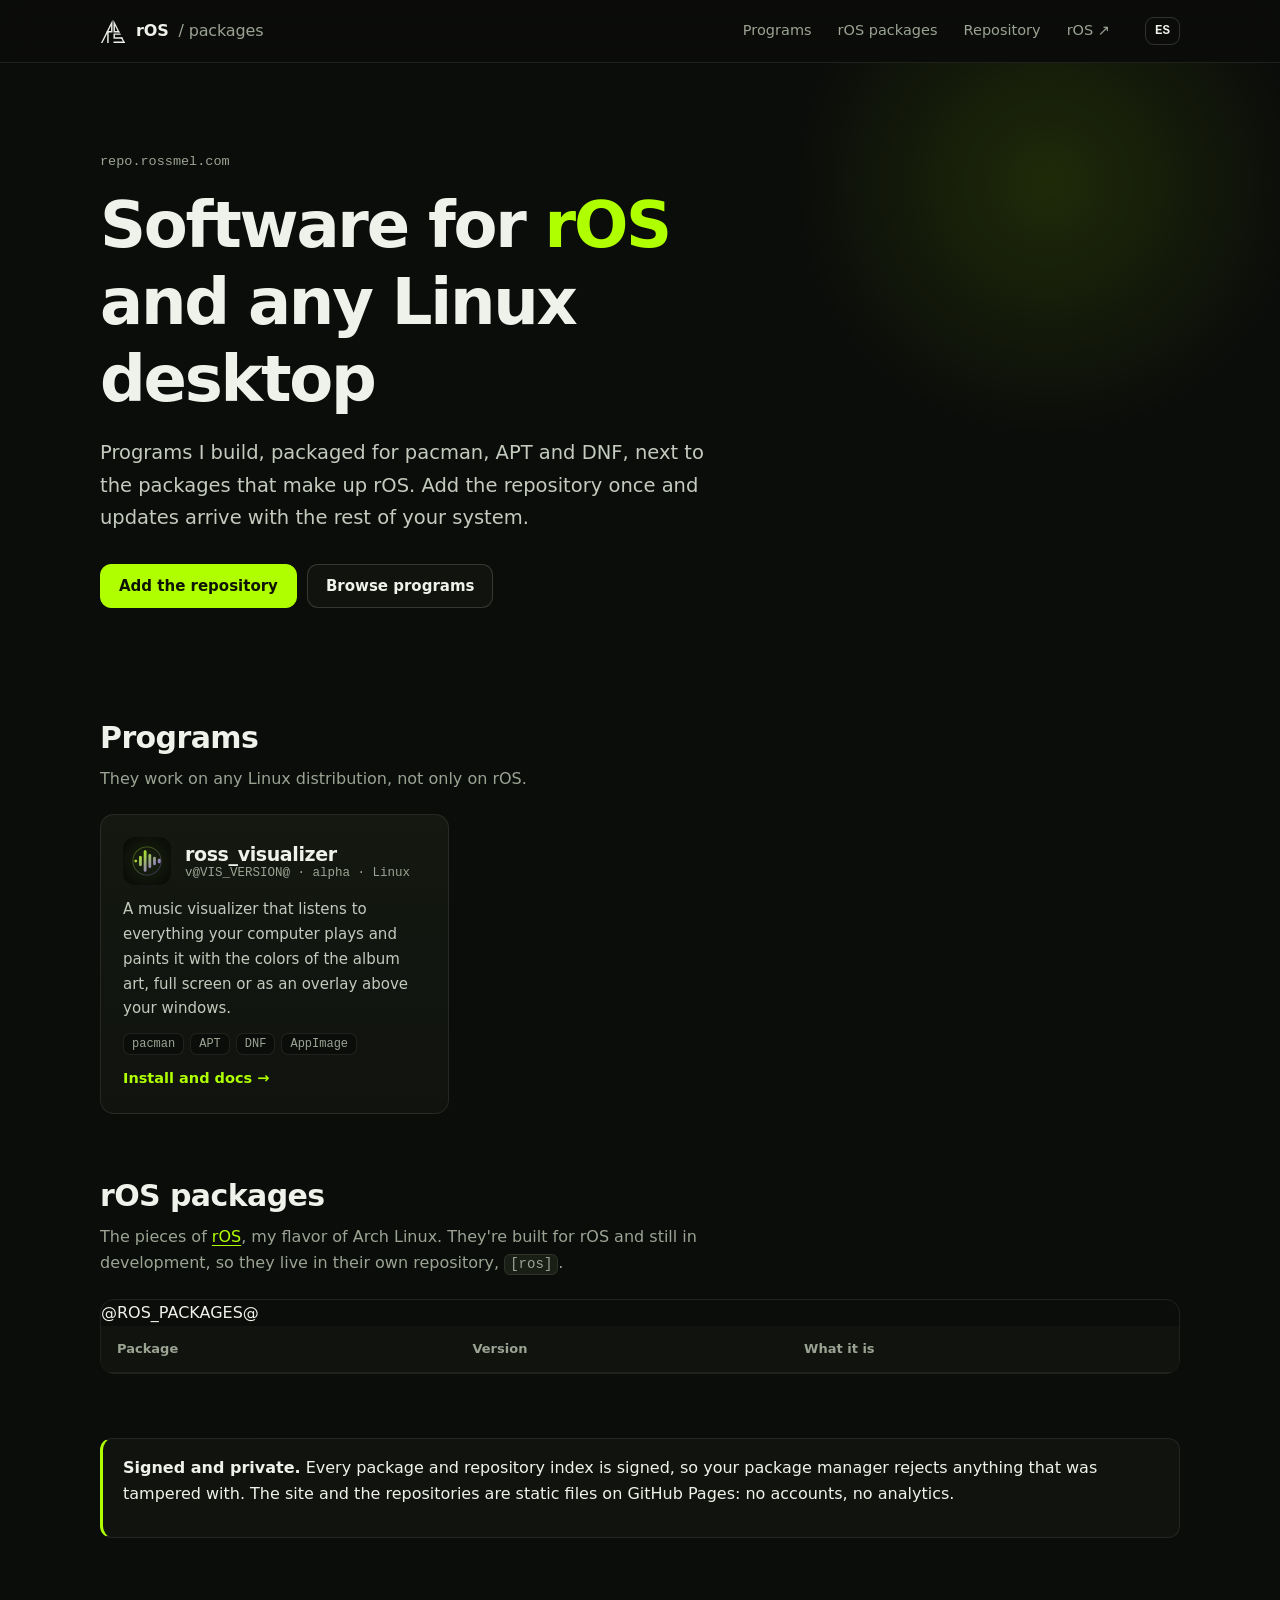
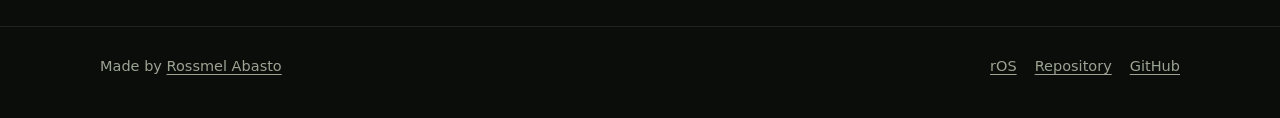
==== site/index.html @ a8613a27 "Rename to ross_packages Co-Authored-By: Claude Opus 5.5 <noreply@anthropic.com> Claude-Session: http" ====
<!doctype html>
<html lang="en" data-lang="en">
<head>
<meta charset="utf-8">
<meta name="viewport" content="width=device-width, initial-scale=1">
<script>(function(){var l;try{l=localStorage.getItem('lang')}catch(e){}if(l!=='en'&&l!=='es'){var n=(navigator.languages&&navigator.languages[0])||navigator.language||'en';l=/^es/i.test(n)?'es':'en'}document.documentElement.dataset.lang=l;document.documentElement.lang=l})();</script>
<title>Packages · rOS</title>
<meta name="title-en" content="Packages · rOS">
<meta name="title-es" content="Paquetes · rOS">
<meta name="description" content="Programs by Rossmel Abasto and the packages of rOS, signed and ready for pacman, APT and DNF.">
<meta name="theme-color" content="#0b0d0a">
<link rel="icon" href="assets/ros-logo.svg" type="image/svg+xml">
<link rel="stylesheet" href="assets/style.css">
</head>
<body>
<header class="site-header">
  <div class="wrap">
    <a class="brand" href="./"><img src="assets/ros-logo-white.svg" alt=""><span>rOS</span><span class="sub">/ packages</span></a>
    <nav class="nav">
      <a href="#programs"><span lang="en">Programs</span><span lang="es">Programas</span></a>
      <a href="#ros-packages"><span lang="en">rOS packages</span><span lang="es">Paquetes de rOS</span></a>
      <a href="repository/"><span lang="en">Repository</span><span lang="es">Repositorio</span></a>
      <a href="https://ros.rossmel.com">rOS ↗</a>
    </nav>
    <button class="lang" type="button">ES</button>
  </div>
</header>

<main>
  <section class="hero">
    <div class="wrap">
      <p class="eyebrow">repo.rossmel.com</p>
      <h1 lang="en">Software for <em>rOS</em> and any Linux desktop</h1>
      <h1 lang="es">Software para <em>rOS</em> y cualquier escritorio Linux</h1>
      <p class="lead" lang="en">Programs I build, packaged for pacman, APT and DNF, next to the packages that make up rOS. Add the repository once and updates arrive with the rest of your system.</p>
      <p class="lead" lang="es">Los programas que hago, empaquetados para pacman, APT y DNF, junto a los paquetes que forman rOS. Agregas el repositorio una vez y las actualizaciones llegan con las del resto de tu sistema.</p>
      <div class="actions">
        <a class="btn primary" href="repository/"><span lang="en">Add the repository</span><span lang="es">Agregar el repositorio</span></a>
        <a class="btn" href="#programs"><span lang="en">Browse programs</span><span lang="es">Ver los programas</span></a>
      </div>
    </div>
  </section>

  <section id="programs">
    <div class="wrap">
      <div class="section-head">
        <h2 lang="en">Programs</h2>
        <h2 lang="es">Programas</h2>
        <p lang="en">They work on any Linux distribution, not only on rOS.</p>
        <p lang="es">Funcionan en cualquier distribución Linux, no solo en rOS.</p>
      </div>
      <div class="cards">
        <a class="card" href="ross-visualizer/">
          <div class="card-top">
            <img src="assets/ross-visualizer.png" alt="">
            <div>
              <h3>ross_visualizer</h3>
              <div class="meta">v@VIS_VERSION@ · <span lang="en">alpha</span><span lang="es">alfa</span> · Linux</div>
            </div>
          </div>
          <p lang="en">A music visualizer that listens to everything your computer plays and paints it with the colors of the album art, full screen or as an overlay above your windows.</p>
          <p lang="es">Un visualizador de música que escucha todo lo que suena en tu compu y lo pinta con los colores de la portada, en pantalla completa o como overlay encima de tus ventanas.</p>
          <div class="chips"><span class="chip">pacman</span><span class="chip">APT</span><span class="chip">DNF</span><span class="chip">AppImage</span></div>
          <span class="more"><span lang="en">Install and docs →</span><span lang="es">Instalación y documentación →</span></span>
        </a>
      </div>
    </div>
  </section>

  <section id="ros-packages">
    <div class="wrap">
      <div class="section-head">
        <h2 lang="en">rOS packages</h2>
        <h2 lang="es">Paquetes de rOS</h2>
        <p lang="en">The pieces of <a href="https://ros.rossmel.com">rOS</a>, my flavor of Arch Linux. They're built for rOS and still in development, so they live in their own repository, <code>[ros]</code>.</p>
        <p lang="es">Las piezas de <a href="https://ros.rossmel.com">rOS</a>, mi flavor de Arch Linux. Están hechas para rOS y siguen en desarrollo, así que viven en su propio repositorio, <code>[ros]</code>.</p>
      </div>
      <div class="table">
        <table>
          <thead><tr><th lang="en">Package</th><th lang="es">Paquete</th><th lang="en">Version</th><th lang="es">Versión</th><th lang="en">What it is</th><th lang="es">Qué es</th></tr></thead>
          <tbody>
@ROS_PACKAGES@
          </tbody>
        </table>
      </div>
    </div>
  </section>

  <section>
    <div class="wrap">
      <div class="callout">
        <p lang="en"><strong>Signed and private.</strong> Every package and repository index is signed, so your package manager rejects anything that was tampered with. The site and the repositories are static files on GitHub Pages: no accounts, no analytics.</p>
        <p lang="es"><strong>Firmado y privado.</strong> Cada paquete e índice del repositorio va firmado, así tu gestor de paquetes rechaza cualquier cosa alterada. El sitio y los repositorios son archivos estáticos en GitHub Pages: sin cuentas y sin analítica.</p>
      </div>
    </div>
  </section>
</main>

<footer class="site-footer">
  <div class="wrap">
    <span lang="en">Made by <a href="https://portfolio.rossmel.com">Rossmel Abasto</a></span>
    <span lang="es">Hecho por <a href="https://portfolio.rossmel.com">Rossmel Abasto</a></span>
    <nav>
      <a href="https://ros.rossmel.com">rOS</a>
      <a href="repository/"><span lang="en">Repository</span><span lang="es">Repositorio</span></a>
      <a href="https://github.com/rossmelabasto/ross_packages">GitHub</a>
    </nav>
  </div>
</footer>
<script src="assets/site.js"></script>
</body>
</html>
---- site/assets/style.css ----
/* Shared by repo.rossmel.com and ros.rossmel.com. */
:root {
  --bg: #0b0d0a;
  --bg-2: #10130e;
  --surface: #141811;
  --surface-2: #1a1f16;
  --line: rgba(238, 244, 230, 0.09);
  --line-2: rgba(238, 244, 230, 0.16);
  --text: #eef2ea;
  --muted: #9ba393;
  --dim: #6d7566;
  --lime: #afff00;
  --lime-ink: #0f1400;
  --lime-soft: rgba(175, 255, 0, 0.1);
  --radius: 14px;
  --sans: Inter, ui-sans-serif, system-ui, -apple-system, 'Segoe UI', Roboto, 'Noto Sans', sans-serif;
  --mono: 'JetBrains Mono', ui-monospace, 'Cascadia Code', 'SFMono-Regular', Menlo, Consolas, monospace;
  color-scheme: dark;
}

* { box-sizing: border-box; }

html { scroll-behavior: smooth; scroll-padding-top: 84px; -webkit-text-size-adjust: 100%; }

body {
  margin: 0;
  background: var(--bg);
  color: var(--text);
  font: 16px/1.65 var(--sans);
  -webkit-font-smoothing: antialiased;
  overflow-x: hidden;
}

/* One language at a time: every text exists as <… lang="en"> and <… lang="es">. */
html[data-lang='en'] body [lang='es'],
html[data-lang='es'] body [lang='en'] { display: none !important; }

::selection { background: var(--lime); color: var(--lime-ink); }

a { color: var(--lime); text-decoration-thickness: 1px; text-underline-offset: 3px; }
a:hover { text-decoration-thickness: 2px; }

code { font-family: var(--mono); font-size: 0.88em; padding: 0.1em 0.35em; border-radius: 6px; background: var(--surface-2); border: 1px solid var(--line); }

h1, h2, h3 { line-height: 1.2; letter-spacing: -0.02em; margin: 0; }
h2 { font-size: clamp(24px, 3.4vw, 30px); margin-bottom: 10px; }
h3 { font-size: 17px; margin: 26px 0 8px; }
p { margin: 0 0 14px; }

.wrap { width: min(1080px, 100% - 32px); margin: 0 auto; }
.narrow { max-width: 780px; }
.wrap.narrow { width: min(780px, 100% - 32px); }
.wrap > .narrow { margin: 0; }

/* ---------- header ---------- */
.site-header {
  position: sticky;
  top: 0;
  z-index: 10;
  background: rgba(11, 13, 10, 0.82);
  backdrop-filter: blur(14px) saturate(1.3);
  -webkit-backdrop-filter: blur(14px) saturate(1.3);
  border-bottom: 1px solid var(--line);
}
.site-header .wrap { display: flex; align-items: center; gap: 18px; height: 62px; }
.brand { display: flex; align-items: center; gap: 10px; color: var(--text); text-decoration: none; font-weight: 700; letter-spacing: -0.01em; white-space: nowrap; }
.brand:hover { text-decoration: none; }
.brand svg, .brand img { width: 26px; height: 26px; color: var(--text); }
.brand .sub { color: var(--muted); font-weight: 500; }
.nav { display: flex; gap: 4px; margin-left: auto; align-items: center; }
.nav a { color: var(--muted); text-decoration: none; padding: 7px 11px; border-radius: 9px; font-size: 14.5px; font-weight: 500; }
.nav a:hover { color: var(--text); background: var(--surface); }
.nav a[aria-current='page'] { color: var(--text); background: var(--surface-2); }
.lang {
  font: 600 12.5px var(--mono);
  color: var(--text);
  background: transparent;
  border: 1px solid var(--line-2);
  border-radius: 9px;
  padding: 6px 9px;
  cursor: pointer;
  margin-left: 6px;
}
.lang:hover { border-color: var(--lime); color: var(--lime); }
@media (max-width: 720px) {
  .site-header .wrap { height: auto; flex-wrap: wrap; padding: 10px 0; gap: 8px; }
  .nav { margin-left: 0; order: 3; width: 100%; overflow-x: auto; }
  .lang { margin-left: auto; }
  .brand .sub { display: none; }
}

/* ---------- hero ---------- */
.hero { position: relative; padding: 84px 0 56px; overflow: hidden; }
.hero::before {
  content: '';
  position: absolute;
  inset: -40% -10% auto auto;
  width: 720px;
  height: 720px;
  background: radial-gradient(closest-side, rgba(175, 255, 0, 0.12), transparent 70%);
  pointer-events: none;
}
.eyebrow { display: inline-flex; align-items: center; gap: 10px; margin: 0 0 18px; color: var(--muted); font: 500 13.5px var(--mono); }
.pill { display: inline-block; padding: 3px 9px; border-radius: 999px; background: var(--lime-soft); color: var(--lime); border: 1px solid rgba(175, 255, 0, 0.3); font: 600 11.5px var(--mono); text-transform: uppercase; letter-spacing: 0.06em; }
.pill.grey { background: var(--surface-2); color: var(--muted); border-color: var(--line-2); }
.hero h1 { font-size: clamp(36px, 6.4vw, 64px); font-weight: 800; letter-spacing: -0.035em; max-width: 15ch; }
.hero h1 em { font-style: normal; color: var(--lime); }
.lead { max-width: 640px; margin: 20px 0 30px; font-size: clamp(17px, 2vw, 19.5px); color: #c4cabd; }
.actions { display: flex; flex-wrap: wrap; gap: 10px; }
.btn {
  display: inline-flex;
  align-items: center;
  gap: 8px;
  height: 44px;
  padding: 0 18px;
  border-radius: 11px;
  border: 1px solid var(--line-2);
  color: var(--text);
  text-decoration: none;
  font-weight: 600;
  font-size: 15px;
  background: var(--bg-2);
}
.btn:hover { border-color: var(--lime); text-decoration: none; }
.btn.primary { background: var(--lime); border-color: var(--lime); color: var(--lime-ink); }
.btn.primary:hover { filter: brightness(1.06); }

/* ---------- sections ---------- */
main section { padding: 56px 0 8px; }
.section-head { margin-bottom: 22px; }
.section-head p { color: var(--muted); max-width: 680px; }
.small, .note-text { color: var(--muted); font-size: 14.5px; }
hr.sep { border: 0; border-top: 1px solid var(--line); margin: 56px 0 0; }

.callout {
  padding: 16px 20px;
  border: 1px solid var(--line);
  border-left: 3px solid var(--lime);
  border-radius: 12px;
  background: var(--bg-2);
}
.callout p:last-child { margin-bottom: 0; }
.callout strong { color: var(--text); }

/* ---------- cards ---------- */
.cards { display: grid; grid-template-columns: repeat(auto-fill, minmax(300px, 1fr)); gap: 16px; }
.card {
  display: flex;
  flex-direction: column;
  gap: 12px;
  padding: 22px;
  border: 1px solid var(--line);
  border-radius: var(--radius);
  background: linear-gradient(180deg, var(--surface), var(--bg-2));
  color: var(--text);
  text-decoration: none;
  transition: border-color 0.2s, transform 0.2s;
}
a.card:hover { border-color: rgba(175, 255, 0, 0.45); transform: translateY(-2px); text-decoration: none; }
.card-top { display: flex; align-items: center; gap: 14px; }
.card-top img { width: 48px; height: 48px; border-radius: 12px; }
.card h3 { margin: 0; font-size: 19px; }
.card .meta { font: 12.5px var(--mono); color: var(--muted); }
.card p { margin: 0; color: #c4cabd; font-size: 15px; }
.chips { display: flex; flex-wrap: wrap; gap: 6px; margin-top: auto; }
.chip { font: 12px var(--mono); color: var(--muted); padding: 3px 8px; border-radius: 7px; border: 1px solid var(--line); background: var(--bg); }
.card .more { color: var(--lime); font-weight: 600; font-size: 14.5px; }

.features { display: grid; grid-template-columns: repeat(auto-fill, minmax(240px, 1fr)); gap: 14px; }
.feature { padding: 20px; border: 1px solid var(--line); border-radius: var(--radius); background: var(--bg-2); }
.feature h3 { margin: 0 0 6px; font-size: 16.5px; }
.feature p { margin: 0; color: var(--muted); font-size: 14.5px; }
.feature .k { font: 600 12px var(--mono); color: var(--lime); letter-spacing: 0.04em; text-transform: uppercase; display: block; margin-bottom: 10px; }

/* ---------- code ---------- */
.code { position: relative; margin: 10px 0 14px; border: 1px solid var(--line); border-radius: 12px; background: #080a07; }
.code pre { margin: 0; padding: 15px 92px 15px 16px; overflow-x: auto; font: 13.5px/1.7 var(--mono); color: #dfe6d6; }
.code pre code { padding: 0; border: 0; background: none; font-size: inherit; }
.copy {
  position: absolute;
  top: 9px;
  right: 9px;
  font: 600 12px var(--sans);
  color: var(--text);
  background: var(--surface-2);
  border: 1px solid var(--line-2);
  border-radius: 8px;
  padding: 5px 10px;
  cursor: pointer;
}
.copy:hover { border-color: var(--lime); color: var(--lime); }

/* ---------- tabs ---------- */
.tabs { display: flex; flex-wrap: wrap; gap: 6px; margin: 18px 0 4px; }
.tabs button {
  font: 500 14px var(--sans);
  color: var(--muted);
  background: var(--bg-2);
  border: 1px solid var(--line);
  border-radius: 10px;
  padding: 8px 14px;
  cursor: pointer;
}
.tabs button:hover { color: var(--text); }
.tabs button[aria-selected='true'] { background: var(--lime); border-color: var(--lime); color: var(--lime-ink); font-weight: 600; }
.panel > p:first-child { margin-top: 16px; }

/* ---------- tables ---------- */
.table { overflow-x: auto; border: 1px solid var(--line); border-radius: var(--radius); }
table { width: 100%; border-collapse: collapse; font-size: 15px; }
th, td { padding: 12px 16px; border-bottom: 1px solid var(--line); text-align: left; vertical-align: top; }
tr:last-child td { border-bottom: 0; }
th { color: var(--muted); font-weight: 600; font-size: 13px; background: var(--bg-2); }
td code { white-space: nowrap; }

ol.steps { padding-left: 22px; margin: 16px 0 12px; }
ol.steps li { margin-bottom: 6px; }

/* ---------- screenshots ---------- */
.shots { display: grid; grid-template-columns: repeat(3, 1fr); gap: 12px; margin-top: 44px; }
.shots img { width: 100%; aspect-ratio: 16 / 10; object-fit: cover; border-radius: 12px; border: 1px solid var(--line); display: block; }
@media (max-width: 720px) { .shots { grid-template-columns: 1fr 1fr; } .shots img:last-child { display: none; } }

/* ---------- changelog ---------- */
.changelog { border: 1px solid var(--line); border-radius: var(--radius); padding: 6px 22px 10px; background: var(--bg-2); }
.changelog h3 { font: 700 19px var(--mono); color: var(--text); margin-top: 20px; }
.changelog h4 { margin: 14px 0 4px; font-size: 14px; color: var(--muted); text-transform: uppercase; letter-spacing: 0.05em; }
.changelog ul { margin: 0 0 10px; padding-left: 20px; }
.changelog li { margin-bottom: 4px; }

/* ---------- roadmap ---------- */
.timeline { list-style: none; padding: 0; margin: 0; display: grid; gap: 10px; }
.timeline li { display: grid; grid-template-columns: 110px 1fr; gap: 16px; padding: 14px 18px; border: 1px solid var(--line); border-radius: 12px; background: var(--bg-2); }
.timeline .state { font: 600 12px var(--mono); text-transform: uppercase; letter-spacing: 0.05em; color: var(--dim); padding-top: 2px; }
.timeline .done .state { color: var(--lime); }
.timeline .now .state { color: #ffd166; }
.timeline strong { display: block; }
.timeline span.d { color: var(--muted); font-size: 14.5px; }
@media (max-width: 560px) { .timeline li { grid-template-columns: 1fr; gap: 4px; } }

/* ---------- footer ---------- */
.site-footer { margin-top: 80px; border-top: 1px solid var(--line); padding: 28px 0 40px; color: var(--muted); font-size: 14.5px; }
.site-footer .wrap { display: flex; flex-wrap: wrap; gap: 10px 24px; justify-content: space-between; }
.site-footer a { color: var(--muted); }
.site-footer a:hover { color: var(--text); }
.site-footer nav { display: flex; flex-wrap: wrap; gap: 18px; }
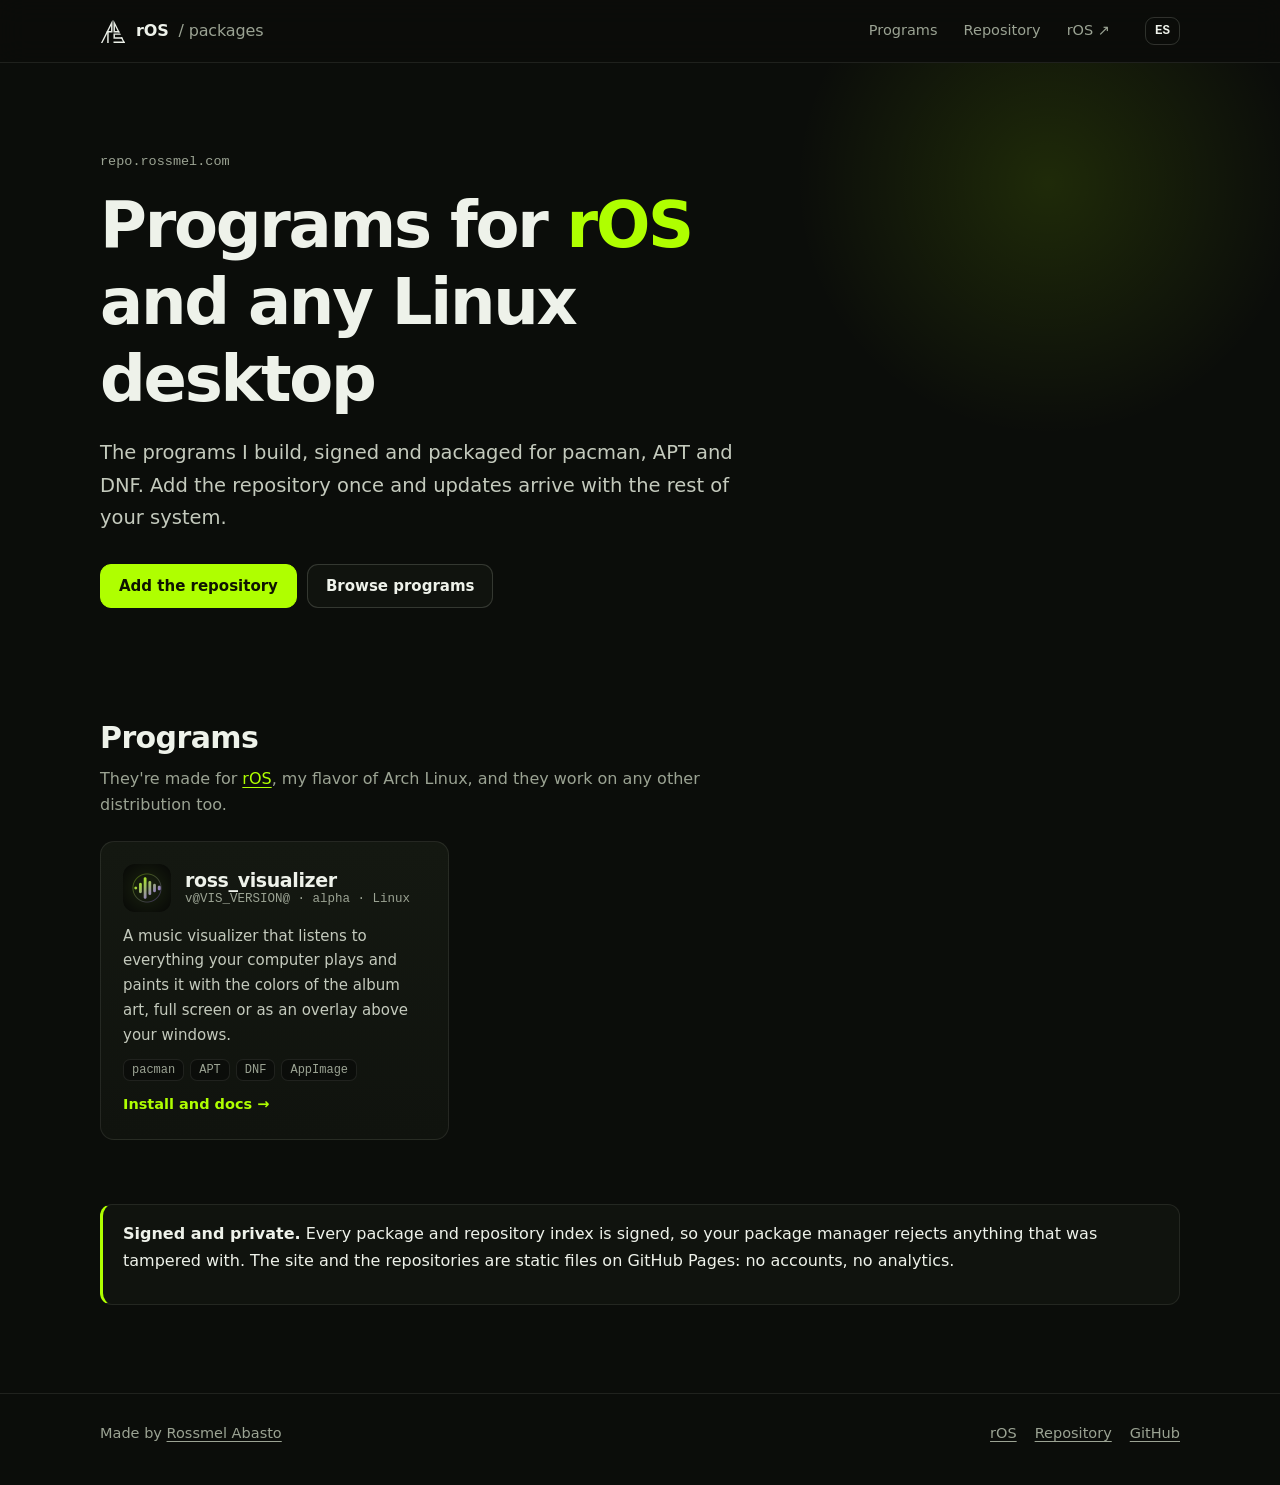
==== commit 0e47f3c6: "Show a single repository: the programs one [ros] stays served at the same paths for rOS machines, bu" ====
--- a/site/index.html
+++ b/site/index.html
@@ -7,7 +7,7 @@
 <title>Packages · rOS</title>
 <meta name="title-en" content="Packages · rOS">
 <meta name="title-es" content="Paquetes · rOS">
-<meta name="description" content="Programs by Rossmel Abasto and the packages of rOS, signed and ready for pacman, APT and DNF.">
+<meta name="description" content="Programs by Rossmel Abasto for rOS and any Linux desktop, signed and ready for pacman, APT and DNF.">
 <meta name="theme-color" content="#0b0d0a">
 <link rel="icon" href="assets/ros-logo.svg" type="image/svg+xml">
 <link rel="stylesheet" href="assets/style.css">
@@ -18,7 +18,6 @@
     <a class="brand" href="./"><img src="assets/ros-logo-white.svg" alt=""><span>rOS</span><span class="sub">/ packages</span></a>
     <nav class="nav">
       <a href="#programs"><span lang="en">Programs</span><span lang="es">Programas</span></a>
-      <a href="#ros-packages"><span lang="en">rOS packages</span><span lang="es">Paquetes de rOS</span></a>
       <a href="repository/"><span lang="en">Repository</span><span lang="es">Repositorio</span></a>
       <a href="https://ros.rossmel.com">rOS ↗</a>
     </nav>
@@ -30,10 +29,10 @@
   <section class="hero">
     <div class="wrap">
       <p class="eyebrow">repo.rossmel.com</p>
-      <h1 lang="en">Software for <em>rOS</em> and any Linux desktop</h1>
-      <h1 lang="es">Software para <em>rOS</em> y cualquier escritorio Linux</h1>
-      <p class="lead" lang="en">Programs I build, packaged for pacman, APT and DNF, next to the packages that make up rOS. Add the repository once and updates arrive with the rest of your system.</p>
-      <p class="lead" lang="es">Los programas que hago, empaquetados para pacman, APT y DNF, junto a los paquetes que forman rOS. Agregas el repositorio una vez y las actualizaciones llegan con las del resto de tu sistema.</p>
+      <h1 lang="en">Programs for <em>rOS</em> and any Linux desktop</h1>
+      <h1 lang="es">Programas para <em>rOS</em> y cualquier escritorio Linux</h1>
+      <p class="lead" lang="en">The programs I build, signed and packaged for pacman, APT and DNF. Add the repository once and updates arrive with the rest of your system.</p>
+      <p class="lead" lang="es">Los programas que hago, firmados y empaquetados para pacman, APT y DNF. Agregas el repositorio una vez y las actualizaciones llegan con las del resto de tu sistema.</p>
       <div class="actions">
         <a class="btn primary" href="repository/"><span lang="en">Add the repository</span><span lang="es">Agregar el repositorio</span></a>
         <a class="btn" href="#programs"><span lang="en">Browse programs</span><span lang="es">Ver los programas</span></a>
@@ -46,8 +45,8 @@
       <div class="section-head">
         <h2 lang="en">Programs</h2>
         <h2 lang="es">Programas</h2>
-        <p lang="en">They work on any Linux distribution, not only on rOS.</p>
-        <p lang="es">Funcionan en cualquier distribución Linux, no solo en rOS.</p>
+        <p lang="en">They're made for <a href="https://ros.rossmel.com">rOS</a>, my flavor of Arch Linux, and they work on any other distribution too.</p>
+        <p lang="es">Están hechos para <a href="https://ros.rossmel.com">rOS</a>, mi flavor de Arch Linux, y también funcionan en cualquier otra distribución.</p>
       </div>
       <div class="cards">
         <a class="card" href="ross-visualizer/">
@@ -63,25 +62,6 @@
           <div class="chips"><span class="chip">pacman</span><span class="chip">APT</span><span class="chip">DNF</span><span class="chip">AppImage</span></div>
           <span class="more"><span lang="en">Install and docs →</span><span lang="es">Instalación y documentación →</span></span>
         </a>
-      </div>
-    </div>
-  </section>
-
-  <section id="ros-packages">
-    <div class="wrap">
-      <div class="section-head">
-        <h2 lang="en">rOS packages</h2>
-        <h2 lang="es">Paquetes de rOS</h2>
-        <p lang="en">The pieces of <a href="https://ros.rossmel.com">rOS</a>, my flavor of Arch Linux. They're built for rOS and still in development, so they live in their own repository, <code>[ros]</code>.</p>
-        <p lang="es">Las piezas de <a href="https://ros.rossmel.com">rOS</a>, mi flavor de Arch Linux. Están hechas para rOS y siguen en desarrollo, así que viven en su propio repositorio, <code>[ros]</code>.</p>
-      </div>
-      <div class="table">
-        <table>
-          <thead><tr><th lang="en">Package</th><th lang="es">Paquete</th><th lang="en">Version</th><th lang="es">Versión</th><th lang="en">What it is</th><th lang="es">Qué es</th></tr></thead>
-          <tbody>
-@ROS_PACKAGES@
-          </tbody>
-        </table>
       </div>
     </div>
   </section>
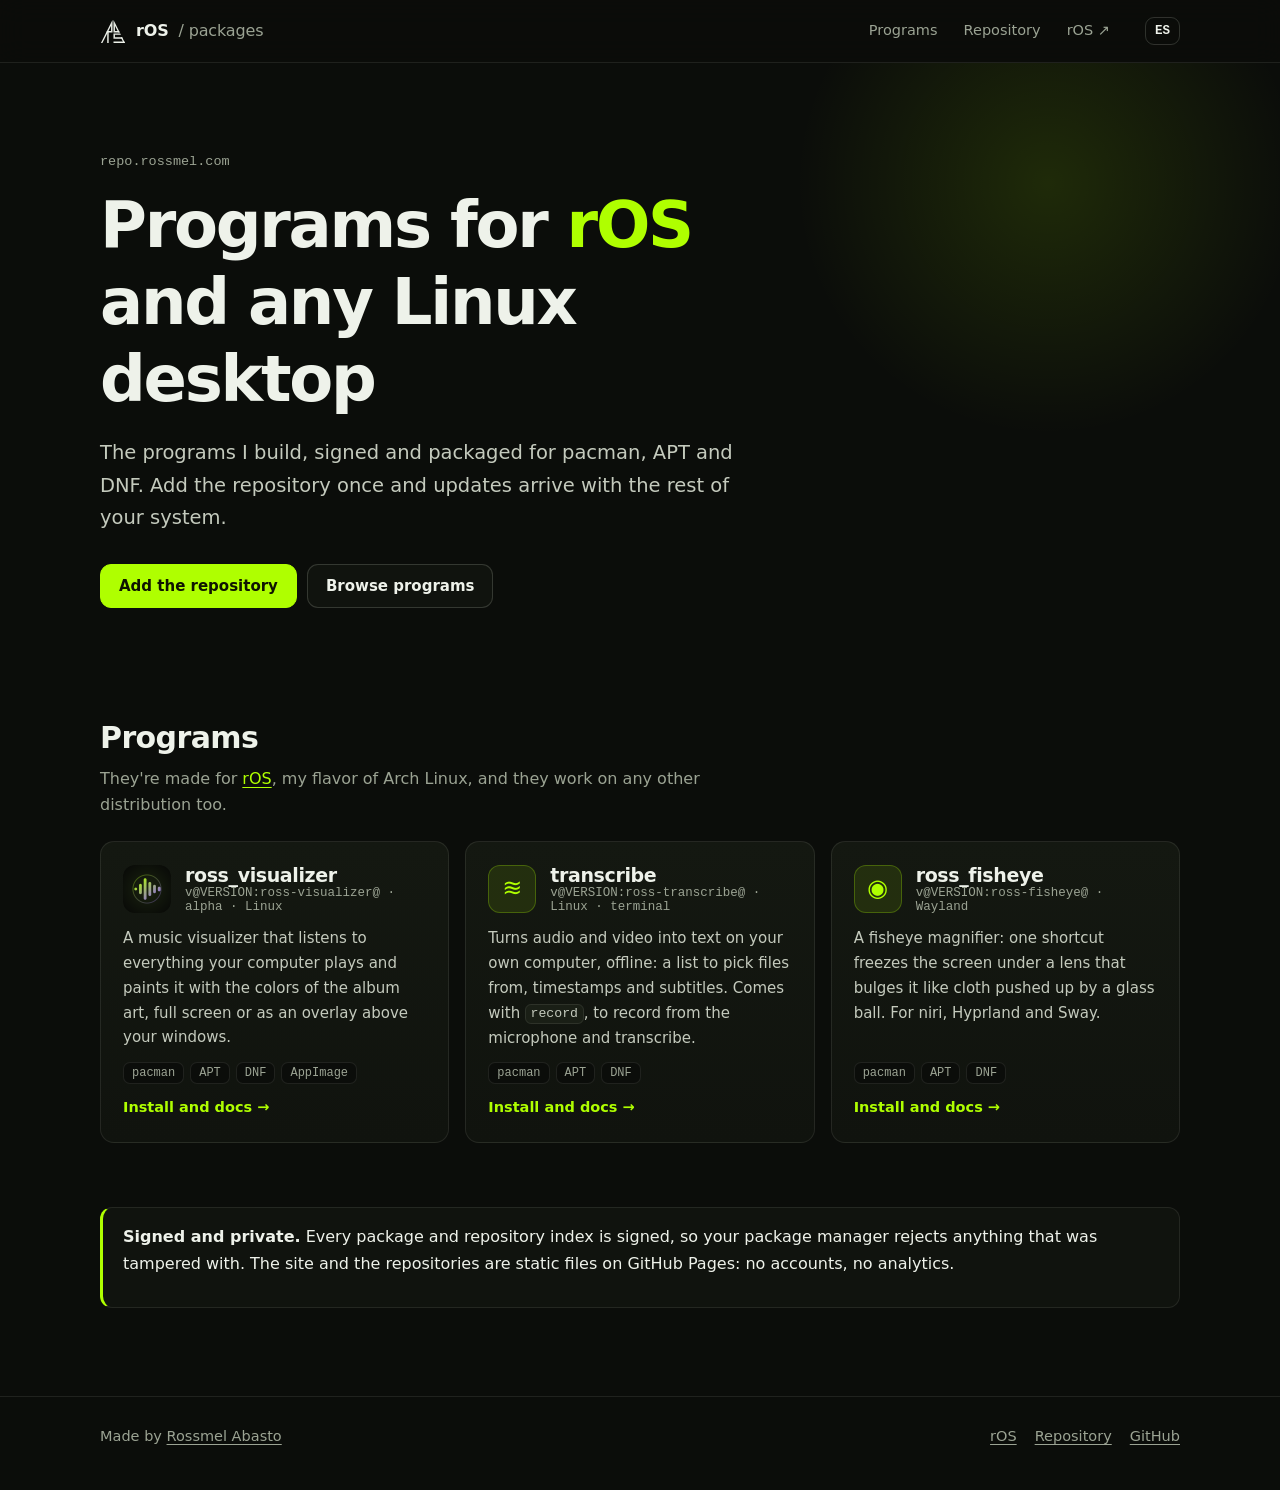
==== commit 9641b5c5: "One signed [ross] repository for every program; pages for transcribe and ross_fisheye The deploy dow" ====
--- a/site/index.html
+++ b/site/index.html
@@ -49,12 +49,13 @@
         <p lang="es">Están hechos para <a href="https://ros.rossmel.com">rOS</a>, mi flavor de Arch Linux, y también funcionan en cualquier otra distribución.</p>
       </div>
       <div class="cards">
+        <!--program:ross-visualizer-->
         <a class="card" href="ross-visualizer/">
           <div class="card-top">
             <img src="assets/ross-visualizer.png" alt="">
             <div>
               <h3>ross_visualizer</h3>
-              <div class="meta">v@VIS_VERSION@ · <span lang="en">alpha</span><span lang="es">alfa</span> · Linux</div>
+              <div class="meta">v@VERSION:ross-visualizer@ · <span lang="en">alpha</span><span lang="es">alfa</span> · Linux</div>
             </div>
           </div>
           <p lang="en">A music visualizer that listens to everything your computer plays and paints it with the colors of the album art, full screen or as an overlay above your windows.</p>
@@ -62,6 +63,37 @@
           <div class="chips"><span class="chip">pacman</span><span class="chip">APT</span><span class="chip">DNF</span><span class="chip">AppImage</span></div>
           <span class="more"><span lang="en">Install and docs →</span><span lang="es">Instalación y documentación →</span></span>
         </a>
+        <!--/program:ross-visualizer-->
+        <!--program:ross-transcribe-->
+        <a class="card" href="transcribe/">
+          <div class="card-top">
+            <span class="glyph" aria-hidden="true">≋</span>
+            <div>
+              <h3>transcribe</h3>
+              <div class="meta">v@VERSION:ross-transcribe@ · Linux · <span lang="en">terminal</span><span lang="es">terminal</span></div>
+            </div>
+          </div>
+          <p lang="en">Turns audio and video into text on your own computer, offline: a list to pick files from, timestamps and subtitles. Comes with <code>record</code>, to record from the microphone and transcribe.</p>
+          <p lang="es">Convierte audio y video en texto en tu propia compu, sin internet: una lista para elegir archivos, tiempos y subtítulos. Viene con <code>record</code>, para grabar del micrófono y transcribir.</p>
+          <div class="chips"><span class="chip">pacman</span><span class="chip">APT</span><span class="chip">DNF</span></div>
+          <span class="more"><span lang="en">Install and docs →</span><span lang="es">Instalación y documentación →</span></span>
+        </a>
+        <!--/program:ross-transcribe-->
+        <!--program:ross-fisheye-->
+        <a class="card" href="fisheye/">
+          <div class="card-top">
+            <span class="glyph" aria-hidden="true">◉</span>
+            <div>
+              <h3>ross_fisheye</h3>
+              <div class="meta">v@VERSION:ross-fisheye@ · Wayland</div>
+            </div>
+          </div>
+          <p lang="en">A fisheye magnifier: one shortcut freezes the screen under a lens that bulges it like cloth pushed up by a glass ball. For niri, Hyprland and Sway.</p>
+          <p lang="es">Una lupa de ojo de pez: un atajo congela la pantalla bajo una lente que la abomba como una tela empujada por una bola de cristal. Para niri, Hyprland y Sway.</p>
+          <div class="chips"><span class="chip">pacman</span><span class="chip">APT</span><span class="chip">DNF</span></div>
+          <span class="more"><span lang="en">Install and docs →</span><span lang="es">Instalación y documentación →</span></span>
+        </a>
+        <!--/program:ross-fisheye-->
       </div>
     </div>
   </section>
--- a/site/assets/style.css
+++ b/site/assets/style.css
@@ -159,6 +159,7 @@
 a.card:hover { border-color: rgba(175, 255, 0, 0.45); transform: translateY(-2px); text-decoration: none; }
 .card-top { display: flex; align-items: center; gap: 14px; }
 .card-top img { width: 48px; height: 48px; border-radius: 12px; }
+.card-top .glyph { display: grid; place-items: center; width: 48px; height: 48px; border-radius: 12px; background: var(--lime-soft); border: 1px solid rgba(175, 255, 0, 0.25); color: var(--lime); font-size: 24px; flex: none; }
 .card h3 { margin: 0; font-size: 19px; }
 .card .meta { font: 12.5px var(--mono); color: var(--muted); }
 .card p { margin: 0; color: #c4cabd; font-size: 15px; }
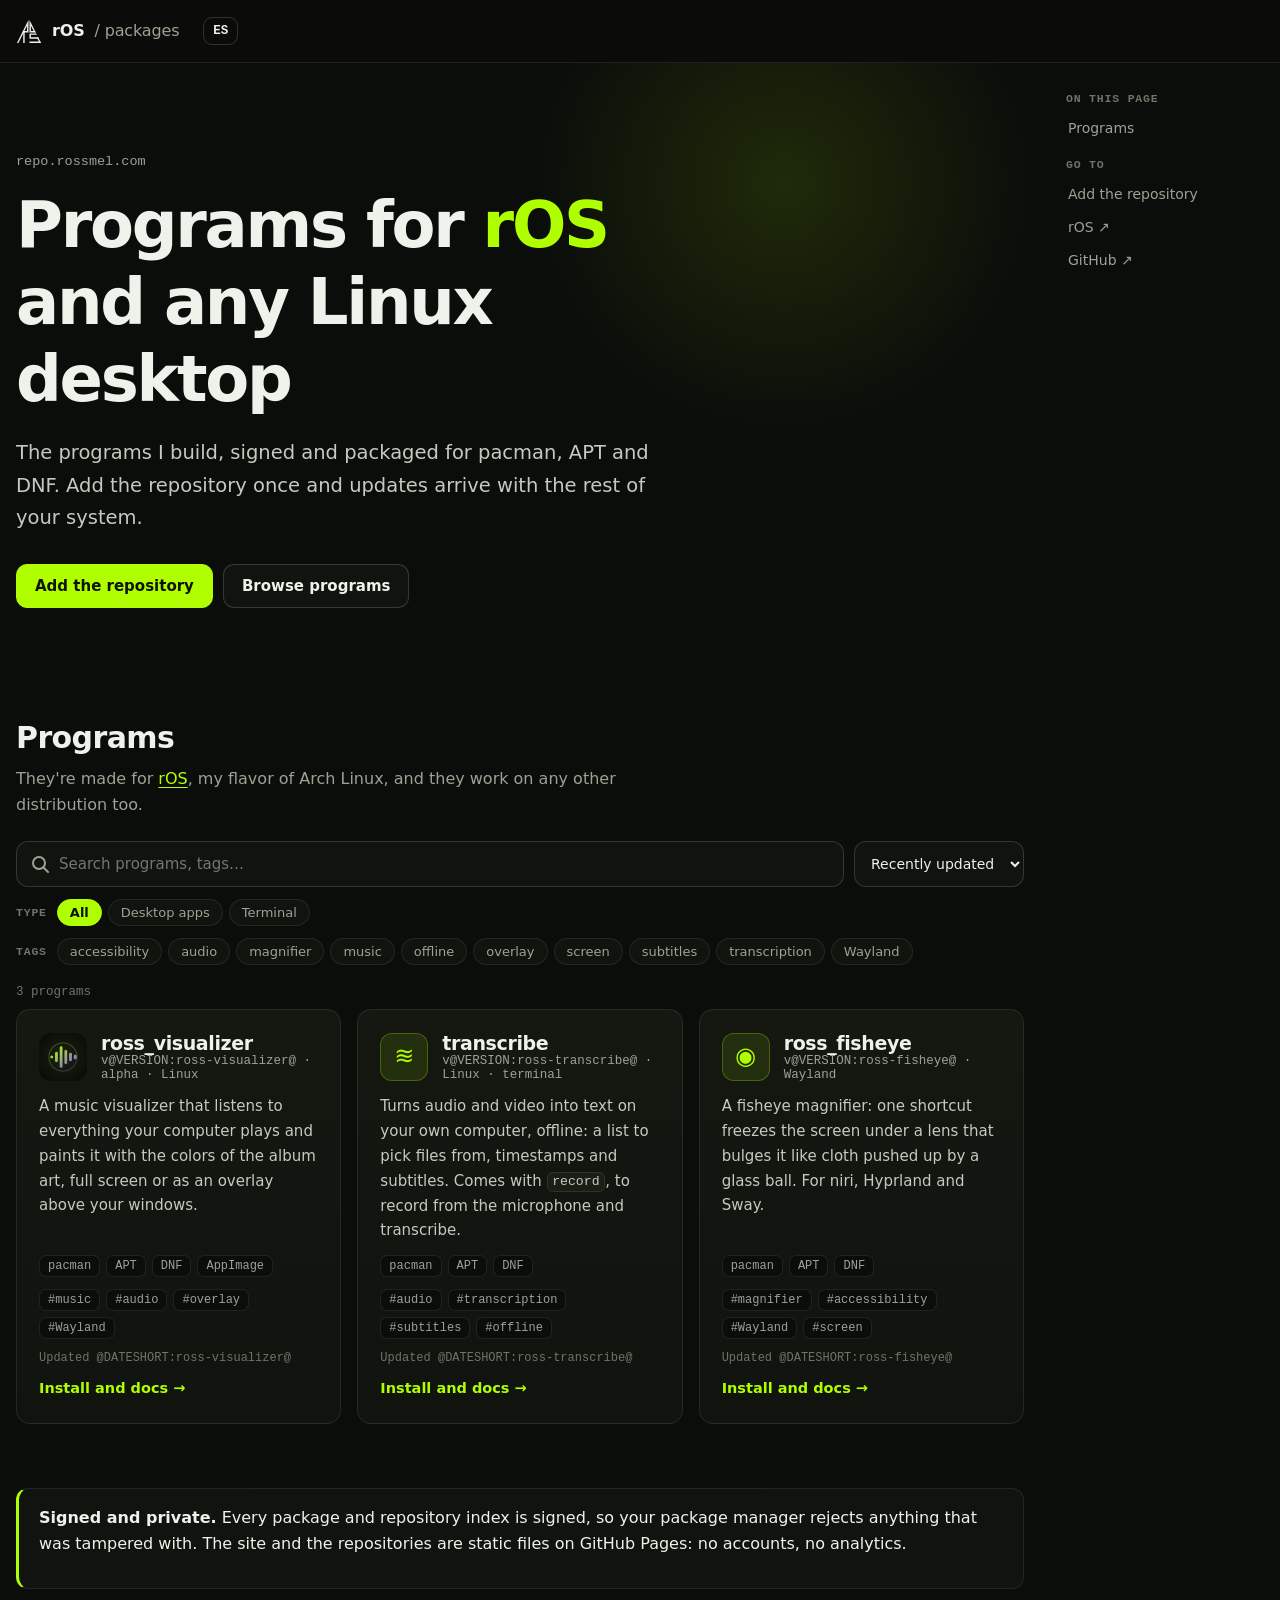
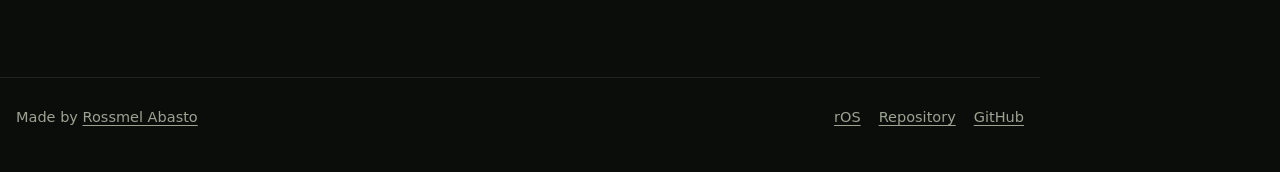
==== commit 835c9a36: "Catalog search, filters and tags; galleries with a viewer; a side menu The home page searches the pr" ====
--- a/site/index.html
+++ b/site/index.html
@@ -17,9 +17,9 @@
   <div class="wrap">
     <a class="brand" href="./"><img src="assets/ros-logo-white.svg" alt=""><span>rOS</span><span class="sub">/ packages</span></a>
     <nav class="nav">
-      <a href="#programs"><span lang="en">Programs</span><span lang="es">Programas</span></a>
-      <a href="repository/"><span lang="en">Repository</span><span lang="es">Repositorio</span></a>
+      <a href="repository/"><span lang="en">Add the repository</span><span lang="es">Agregar el repositorio</span></a>
       <a href="https://ros.rossmel.com">rOS ↗</a>
+      <a href="https://github.com/rossmelabasto">GitHub ↗</a>
     </nav>
     <button class="lang" type="button">ES</button>
   </div>
@@ -40,7 +40,7 @@
     </div>
   </section>
 
-  <section id="programs">
+  <section id="programs" class="catalog">
     <div class="wrap">
       <div class="section-head">
         <h2 lang="en">Programs</h2>
@@ -48,9 +48,30 @@
         <p lang="en">They're made for <a href="https://ros.rossmel.com">rOS</a>, my flavor of Arch Linux, and they work on any other distribution too.</p>
         <p lang="es">Están hechos para <a href="https://ros.rossmel.com">rOS</a>, mi flavor de Arch Linux, y también funcionan en cualquier otra distribución.</p>
       </div>
+      <form class="catalog-tools" role="search">
+        <div class="search-row">
+          <input type="search" placeholder="Search programs, tags…" data-placeholder-en="Search programs, tags…" data-placeholder-es="Busca programas, etiquetas…" aria-label="Search">
+          <select aria-label="Sort">
+            <option value="updated" data-en="Recently updated" data-es="Actualizados primero">Recently updated</option>
+            <option value="name" data-en="Name A–Z" data-es="Nombre A–Z">Name A–Z</option>
+            <option value="name-desc" data-en="Name Z–A" data-es="Nombre Z–A">Name Z–A</option>
+          </select>
+        </div>
+        <div class="filter-row">
+          <span class="label"><span lang="en">Type</span><span lang="es">Tipo</span></span>
+          <button type="button" class="seg-btn" data-kind-filter="all" aria-pressed="true"><span lang="en">All</span><span lang="es">Todos</span></button>
+          <button type="button" class="seg-btn" data-kind-filter="app" aria-pressed="false"><span lang="en">Desktop apps</span><span lang="es">Apps de escritorio</span></button>
+          <button type="button" class="seg-btn" data-kind-filter="terminal" aria-pressed="false"><span lang="en">Terminal</span><span lang="es">Terminal</span></button>
+        </div>
+        <div class="filter-row">
+          <span class="label"><span lang="en">Tags</span><span lang="es">Etiquetas</span></span>
+          <span class="tag-filters"></span>
+        </div>
+      </form>
+      <p class="catalog-meta"><span class="catalog-count"></span> <span lang="en">programs</span><span lang="es">programas</span></p>
       <div class="cards">
         <!--program:ross-visualizer-->
-        <a class="card" href="ross-visualizer/">
+        <a class="card" href="ross-visualizer/" data-title="ross_visualizer" data-kind="app" data-tags="music audio overlay wayland" data-updated="@DATE:ross-visualizer@">
           <div class="card-top">
             <img src="assets/ross-visualizer.png" alt="">
             <div>
@@ -61,11 +82,13 @@
           <p lang="en">A music visualizer that listens to everything your computer plays and paints it with the colors of the album art, full screen or as an overlay above your windows.</p>
           <p lang="es">Un visualizador de música que escucha todo lo que suena en tu compu y lo pinta con los colores de la portada, en pantalla completa o como overlay encima de tus ventanas.</p>
           <div class="chips"><span class="chip">pacman</span><span class="chip">APT</span><span class="chip">DNF</span><span class="chip">AppImage</span></div>
+          <div class="card-tags"></div>
+          <span class="updated"><span lang="en">Updated</span><span lang="es">Actualizado</span> @DATESHORT:ross-visualizer@</span>
           <span class="more"><span lang="en">Install and docs →</span><span lang="es">Instalación y documentación →</span></span>
         </a>
         <!--/program:ross-visualizer-->
         <!--program:ross-transcribe-->
-        <a class="card" href="transcribe/">
+        <a class="card" href="transcribe/" data-title="transcribe" data-kind="terminal" data-tags="audio transcription subtitles offline" data-updated="@DATE:ross-transcribe@">
           <div class="card-top">
             <span class="glyph" aria-hidden="true">≋</span>
             <div>
@@ -76,11 +99,13 @@
           <p lang="en">Turns audio and video into text on your own computer, offline: a list to pick files from, timestamps and subtitles. Comes with <code>record</code>, to record from the microphone and transcribe.</p>
           <p lang="es">Convierte audio y video en texto en tu propia compu, sin internet: una lista para elegir archivos, tiempos y subtítulos. Viene con <code>record</code>, para grabar del micrófono y transcribir.</p>
           <div class="chips"><span class="chip">pacman</span><span class="chip">APT</span><span class="chip">DNF</span></div>
+          <div class="card-tags"></div>
+          <span class="updated"><span lang="en">Updated</span><span lang="es">Actualizado</span> @DATESHORT:ross-transcribe@</span>
           <span class="more"><span lang="en">Install and docs →</span><span lang="es">Instalación y documentación →</span></span>
         </a>
         <!--/program:ross-transcribe-->
         <!--program:ross-fisheye-->
-        <a class="card" href="fisheye/">
+        <a class="card" href="fisheye/" data-title="ross_fisheye" data-kind="app" data-tags="magnifier accessibility wayland screen" data-updated="@DATE:ross-fisheye@">
           <div class="card-top">
             <span class="glyph" aria-hidden="true">◉</span>
             <div>
@@ -91,10 +116,13 @@
           <p lang="en">A fisheye magnifier: one shortcut freezes the screen under a lens that bulges it like cloth pushed up by a glass ball. For niri, Hyprland and Sway.</p>
           <p lang="es">Una lupa de ojo de pez: un atajo congela la pantalla bajo una lente que la abomba como una tela empujada por una bola de cristal. Para niri, Hyprland y Sway.</p>
           <div class="chips"><span class="chip">pacman</span><span class="chip">APT</span><span class="chip">DNF</span></div>
+          <div class="card-tags"></div>
+          <span class="updated"><span lang="en">Updated</span><span lang="es">Actualizado</span> @DATESHORT:ross-fisheye@</span>
           <span class="more"><span lang="en">Install and docs →</span><span lang="es">Instalación y documentación →</span></span>
         </a>
         <!--/program:ross-fisheye-->
       </div>
+      <p class="catalog-empty" hidden><span lang="en">Nothing matches. Try another word or clear the filters.</span><span lang="es">No hay coincidencias. Prueba otra palabra o quita los filtros.</span></p>
     </div>
   </section>
 
@@ -119,6 +147,13 @@
     </nav>
   </div>
 </footer>
+<script>
+window.TAG_NAMES = {
+  music: ['music', 'música'], audio: ['audio', 'audio'], overlay: ['overlay', 'overlay'], wayland: ['Wayland', 'Wayland'],
+  transcription: ['transcription', 'transcripción'], subtitles: ['subtitles', 'subtítulos'], offline: ['offline', 'sin internet'],
+  magnifier: ['magnifier', 'lupa'], accessibility: ['accessibility', 'accesibilidad'], screen: ['screen', 'pantalla'],
+};
+</script>
 <script src="assets/site.js"></script>
 </body>
 </html>
--- a/site/assets/style.css
+++ b/site/assets/style.css
@@ -245,3 +245,146 @@
 .site-footer a { color: var(--muted); }
 .site-footer a:hover { color: var(--text); }
 .site-footer nav { display: flex; flex-wrap: wrap; gap: 18px; }
+
+/* ---------- side menu ---------- */
+.toc {
+  display: none;
+  flex-direction: column;
+  gap: 2px;
+  font-size: 14px;
+  z-index: 20;
+}
+.toc .toc-head { margin: 12px 0 6px; padding: 0 10px; font: 600 11.5px var(--mono); color: var(--dim); text-transform: uppercase; letter-spacing: 0.07em; }
+.toc .toc-head:first-child { margin-top: 0; }
+.toc a { color: var(--muted); text-decoration: none; padding: 6px 10px; border-radius: 8px; border-left: 2px solid transparent; line-height: 1.35; }
+.toc a:hover { color: var(--text); background: var(--surface); }
+.toc a.active { color: var(--lime); border-left-color: var(--lime); background: var(--lime-soft); border-radius: 0 8px 8px 0; }
+.toc-toggle {
+  position: fixed;
+  right: 16px;
+  bottom: 16px;
+  z-index: 21;
+  display: inline-flex;
+  align-items: center;
+  gap: 8px;
+  height: 44px;
+  padding: 0 16px;
+  border-radius: 999px;
+  border: 1px solid var(--line-2);
+  background: rgba(20, 24, 17, 0.92);
+  backdrop-filter: blur(12px);
+  -webkit-backdrop-filter: blur(12px);
+  color: var(--text);
+  font: 600 14px var(--sans);
+  cursor: pointer;
+  box-shadow: 0 10px 30px rgba(0, 0, 0, 0.4);
+}
+.toc-toggle:hover { border-color: var(--lime); }
+.toc.open {
+  display: flex;
+  position: fixed;
+  right: 16px;
+  bottom: 70px;
+  width: min(280px, calc(100% - 32px));
+  max-height: calc(100vh - 110px);
+  overflow-y: auto;
+  padding: 14px 8px;
+  border: 1px solid var(--line-2);
+  border-radius: 16px;
+  background: rgba(16, 19, 14, 0.97);
+  box-shadow: 0 20px 50px rgba(0, 0, 0, 0.5);
+}
+@media (min-width: 1240px) {
+  body { padding-right: 240px; }
+  .site-header { margin-right: -240px; padding-right: 240px; }
+  .toc, .toc.open {
+    display: flex;
+    position: fixed;
+    top: 92px;
+    right: 24px;
+    bottom: auto;
+    width: 200px;
+    max-height: calc(100vh - 120px);
+    overflow-y: auto;
+    padding: 0;
+    border: 0;
+    background: none;
+    box-shadow: none;
+  }
+  .toc-toggle { display: none; }
+}
+
+/* ---------- gallery and viewer ---------- */
+.gallery { display: grid; grid-template-columns: repeat(auto-fill, minmax(220px, 1fr)); gap: 12px; margin-top: 40px; }
+.gallery .media { position: relative; display: block; border-radius: 12px; overflow: hidden; border: 1px solid var(--line); background: #080a07; cursor: zoom-in; }
+.gallery .media img { display: block; width: 100%; aspect-ratio: 16 / 10; object-fit: cover; transition: transform 0.35s; }
+.gallery .media:hover img { transform: scale(1.04); }
+.gallery .media.wide { grid-column: 1 / -1; }
+.gallery .media.wide img { aspect-ratio: 16 / 9; }
+.gallery .media[data-video]::after {
+  content: '▶';
+  position: absolute;
+  inset: 50% auto auto 50%;
+  transform: translate(-50%, -50%);
+  display: grid;
+  place-items: center;
+  width: 64px;
+  height: 64px;
+  padding-left: 4px;
+  border-radius: 50%;
+  background: rgba(175, 255, 0, 0.92);
+  color: var(--lime-ink);
+  font-size: 22px;
+  box-shadow: 0 10px 30px rgba(0, 0, 0, 0.5);
+}
+.gallery .caption { position: absolute; left: 10px; bottom: 10px; padding: 3px 8px; border-radius: 7px; background: rgba(0, 0, 0, 0.65); font: 12px var(--mono); color: var(--text); }
+.lightbox { width: 100vw; height: 100vh; max-width: none; max-height: none; margin: 0; padding: 0; border: 0; background: rgba(4, 5, 3, 0.94); color: var(--text); }
+.lightbox::backdrop { background: rgba(0, 0, 0, 0.6); }
+.lightbox[open] { display: grid; grid-template-rows: 1fr auto; place-items: center; }
+.lb-stage { display: grid; place-items: center; width: 100%; height: 100%; padding: 56px 72px 0; min-height: 0; }
+.lb-stage img, .lb-stage video { max-width: 100%; max-height: calc(100vh - 120px); border-radius: 10px; box-shadow: 0 20px 60px rgba(0, 0, 0, 0.6); }
+.lb-caption { margin: 12px 0 18px; color: var(--muted); font-size: 14px; }
+.lb-btn { position: absolute; display: grid; place-items: center; width: 46px; height: 46px; border-radius: 50%; border: 1px solid var(--line-2); background: rgba(20, 24, 17, 0.9); color: var(--text); font-size: 24px; cursor: pointer; }
+.lb-btn:hover { border-color: var(--lime); color: var(--lime); }
+.lb-prev { left: 16px; top: 50%; transform: translateY(-50%); }
+.lb-next { right: 16px; top: 50%; transform: translateY(-50%); }
+.lb-close { right: 16px; top: 16px; font-size: 18px; }
+@media (max-width: 640px) { .lb-stage { padding: 56px 8px 0; } .lb-prev, .lb-next { top: auto; bottom: 12px; transform: none; } }
+
+/* ---------- catalog ---------- */
+.catalog-tools { display: grid; gap: 12px; margin-bottom: 20px; }
+.search-row { display: flex; flex-wrap: wrap; gap: 10px; }
+.search-row input[type='search'] {
+  flex: 1 1 260px;
+  height: 46px;
+  padding: 0 16px 0 42px;
+  border-radius: 12px;
+  border: 1px solid var(--line-2);
+  background: var(--bg-2) url("data:image/svg+xml,%3Csvg xmlns='http://www.w3.org/2000/svg' width='18' height='18' fill='none' stroke='%239ba393' stroke-width='2' stroke-linecap='round'%3E%3Ccircle cx='8' cy='8' r='6'/%3E%3Cpath d='m13 13 4 4'/%3E%3C/svg%3E") no-repeat 14px center;
+  color: var(--text);
+  font: 15px var(--sans);
+}
+.search-row input[type='search']:focus { outline: none; border-color: var(--lime); }
+.search-row select { height: 46px; padding: 0 12px; border-radius: 12px; border: 1px solid var(--line-2); background: var(--bg-2); color: var(--text); font: 14px var(--sans); }
+.filter-row { display: flex; flex-wrap: wrap; align-items: center; gap: 6px; }
+.filter-row .label { font: 600 11.5px var(--mono); color: var(--dim); text-transform: uppercase; letter-spacing: 0.07em; margin-right: 4px; }
+.seg-btn, .tag {
+  font: 500 13px var(--sans);
+  color: var(--muted);
+  background: var(--bg-2);
+  border: 1px solid var(--line);
+  border-radius: 999px;
+  padding: 5px 12px;
+  cursor: pointer;
+}
+.seg-btn:hover, .tag:hover { color: var(--text); border-color: var(--line-2); }
+.seg-btn[aria-pressed='true'], .tag[aria-pressed='true'] { background: var(--lime); border-color: var(--lime); color: var(--lime-ink); font-weight: 600; }
+.tag-filters { display: contents; }
+.catalog-meta { color: var(--dim); font: 12.5px var(--mono); margin: 0 0 10px; }
+.catalog-empty { padding: 28px; border: 1px dashed var(--line-2); border-radius: var(--radius); color: var(--muted); text-align: center; }
+.card-tags { display: flex; flex-wrap: wrap; gap: 6px; }
+.card .updated { font: 12px var(--mono); color: var(--dim); }
+
+/* Long commands and URLs inside text wrap instead of widening the page on phones. */
+p code, li code, td code, .small code { overflow-wrap: anywhere; }
+td code { white-space: normal; }
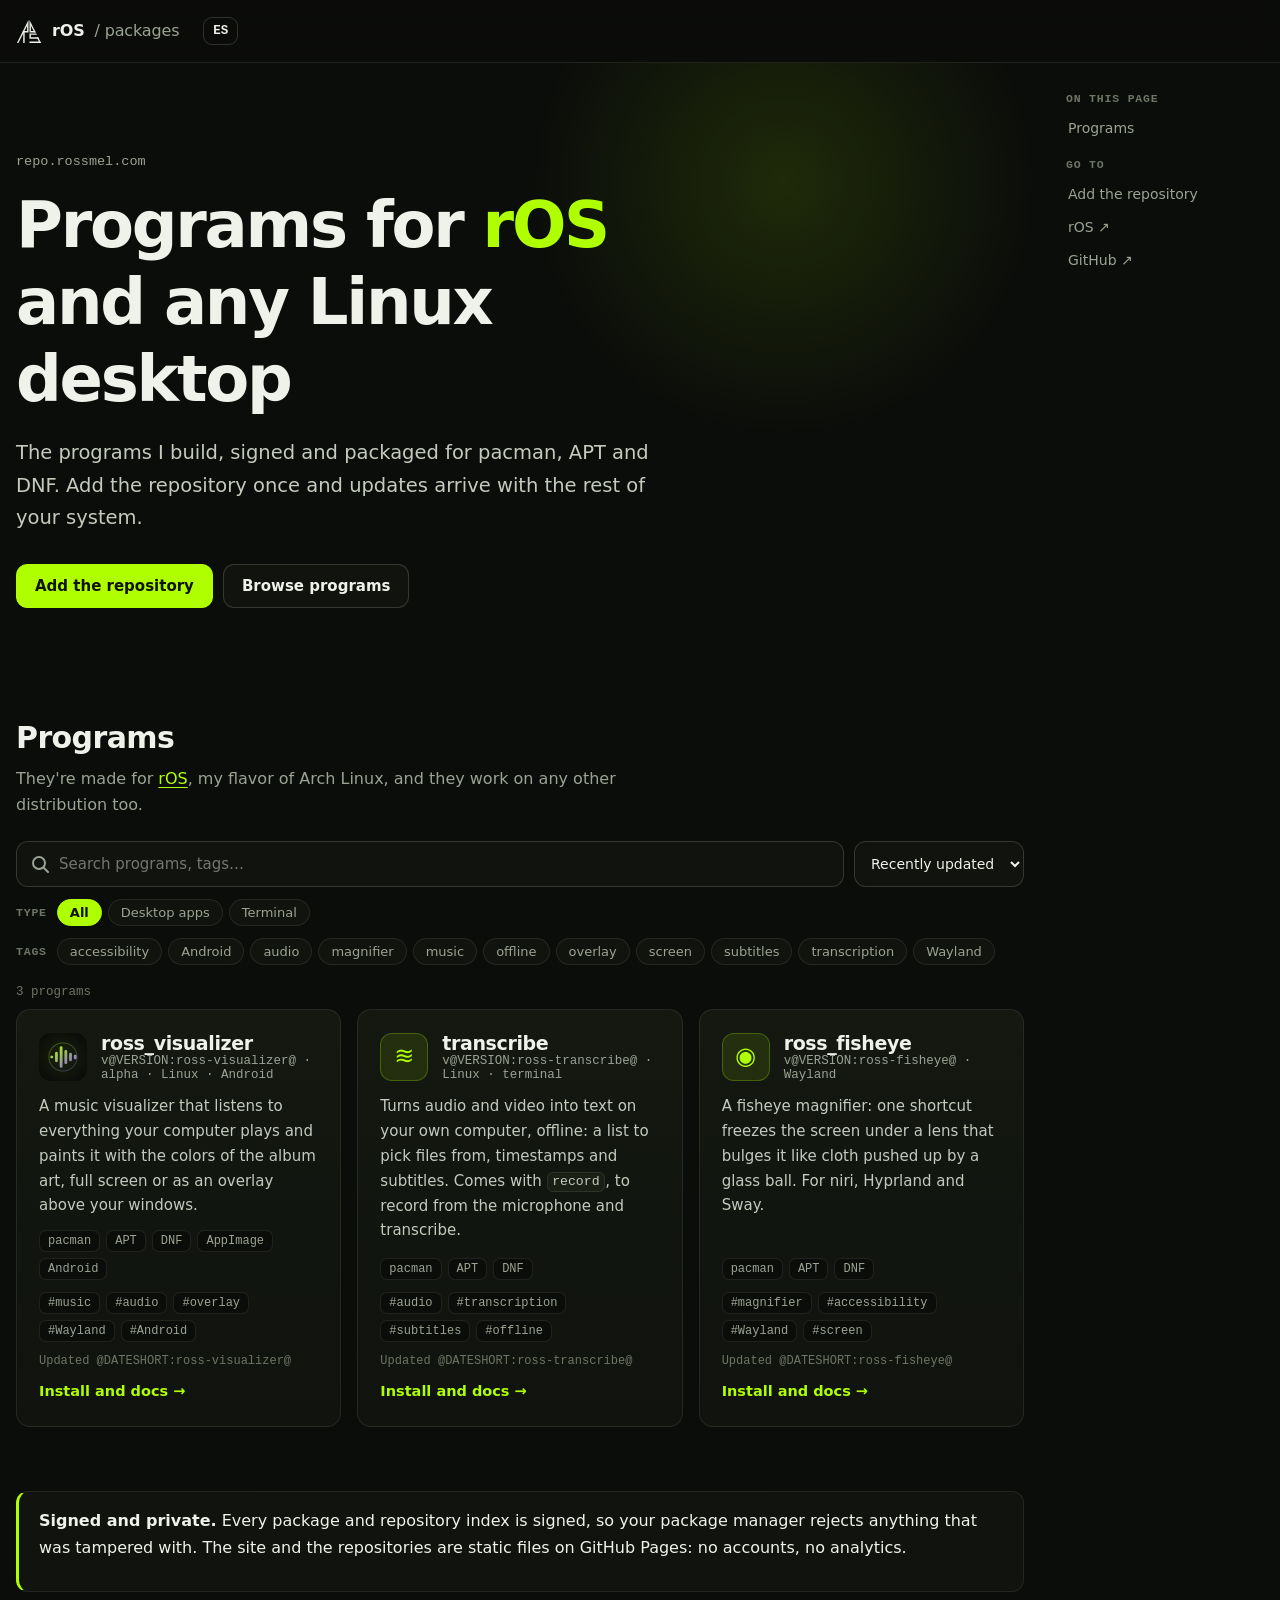
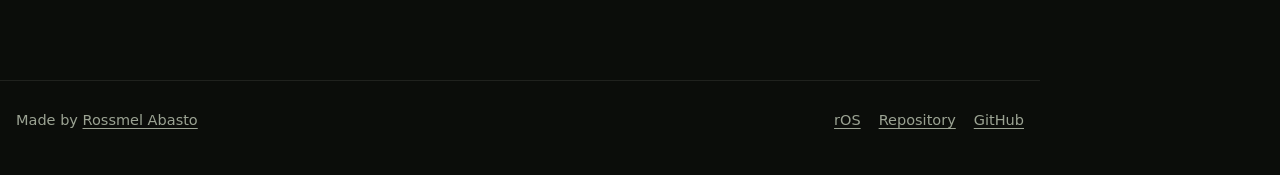
==== commit 7142cc6a: "Android: F-Droid repository and APK download for ross_visualizer The deploy builds an F-Droid reposi" ====
--- a/site/index.html
+++ b/site/index.html
@@ -71,17 +71,17 @@
       <p class="catalog-meta"><span class="catalog-count"></span> <span lang="en">programs</span><span lang="es">programas</span></p>
       <div class="cards">
         <!--program:ross-visualizer-->
-        <a class="card" href="ross-visualizer/" data-title="ross_visualizer" data-kind="app" data-tags="music audio overlay wayland" data-updated="@DATE:ross-visualizer@">
+        <a class="card" href="ross-visualizer/" data-title="ross_visualizer" data-kind="app" data-tags="music audio overlay wayland android" data-updated="@DATE:ross-visualizer@">
           <div class="card-top">
             <img src="assets/ross-visualizer.png" alt="">
             <div>
               <h3>ross_visualizer</h3>
-              <div class="meta">v@VERSION:ross-visualizer@ · <span lang="en">alpha</span><span lang="es">alfa</span> · Linux</div>
+              <div class="meta">v@VERSION:ross-visualizer@ · <span lang="en">alpha</span><span lang="es">alfa</span> · Linux · Android</div>
             </div>
           </div>
           <p lang="en">A music visualizer that listens to everything your computer plays and paints it with the colors of the album art, full screen or as an overlay above your windows.</p>
           <p lang="es">Un visualizador de música que escucha todo lo que suena en tu compu y lo pinta con los colores de la portada, en pantalla completa o como overlay encima de tus ventanas.</p>
-          <div class="chips"><span class="chip">pacman</span><span class="chip">APT</span><span class="chip">DNF</span><span class="chip">AppImage</span></div>
+          <div class="chips"><span class="chip">pacman</span><span class="chip">APT</span><span class="chip">DNF</span><span class="chip">AppImage</span><span class="chip">Android</span></div>
           <div class="card-tags"></div>
           <span class="updated"><span lang="en">Updated</span><span lang="es">Actualizado</span> @DATESHORT:ross-visualizer@</span>
           <span class="more"><span lang="en">Install and docs →</span><span lang="es">Instalación y documentación →</span></span>
@@ -151,7 +151,7 @@
 window.TAG_NAMES = {
   music: ['music', 'música'], audio: ['audio', 'audio'], overlay: ['overlay', 'overlay'], wayland: ['Wayland', 'Wayland'],
   transcription: ['transcription', 'transcripción'], subtitles: ['subtitles', 'subtítulos'], offline: ['offline', 'sin internet'],
-  magnifier: ['magnifier', 'lupa'], accessibility: ['accessibility', 'accesibilidad'], screen: ['screen', 'pantalla'],
+  android: ['Android', 'Android'], magnifier: ['magnifier', 'lupa'], accessibility: ['accessibility', 'accesibilidad'], screen: ['screen', 'pantalla'],
 };
 </script>
 <script src="assets/site.js"></script>
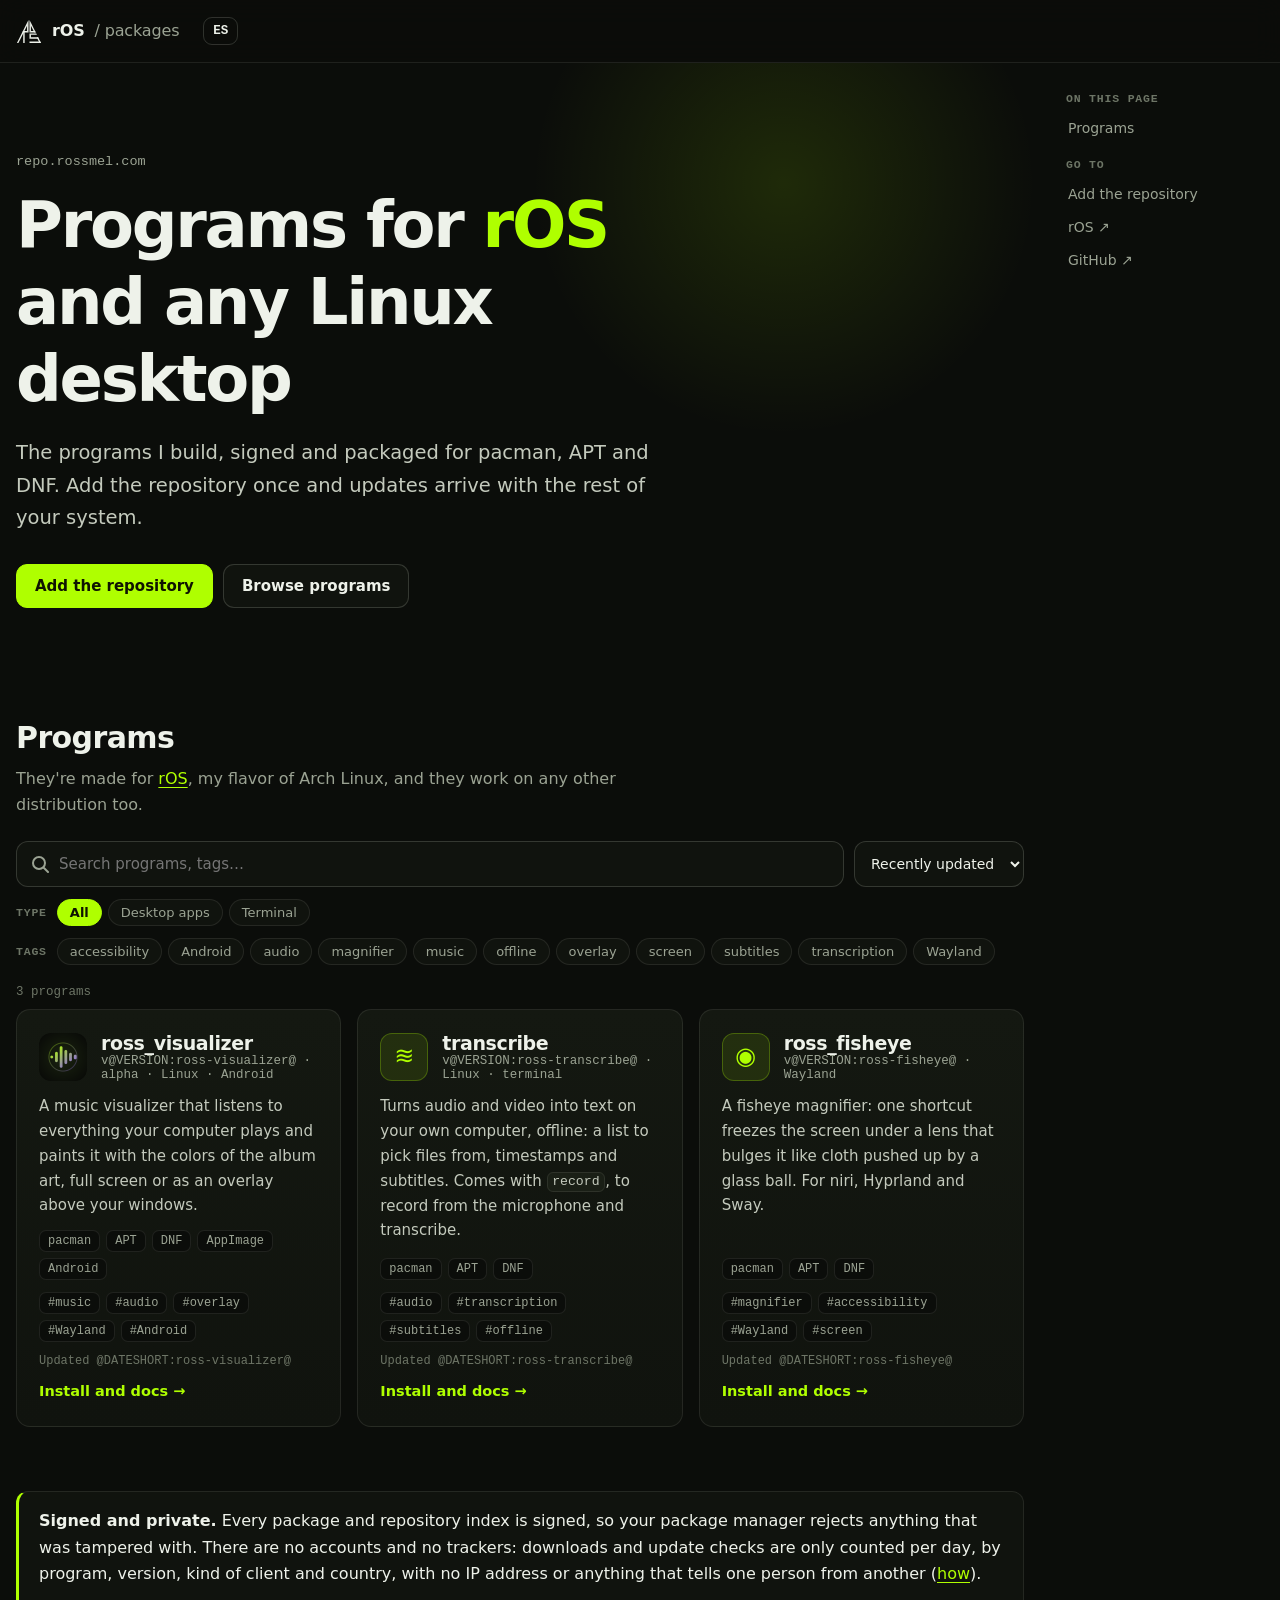
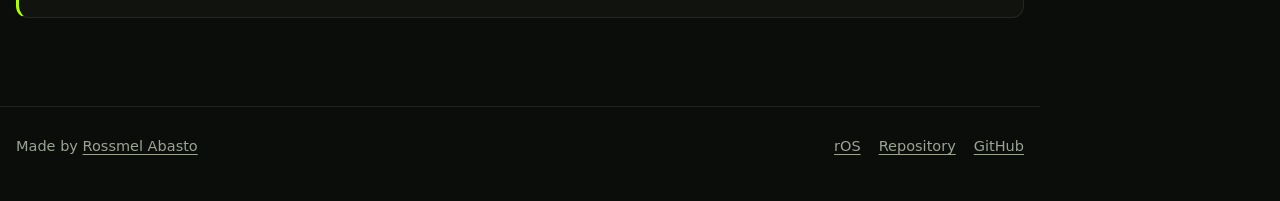
==== commit a5d25c16: "repo.rossmel.com behind a Worker that counts downloads anonymously The Worker passes every request t" ====
--- a/site/index.html
+++ b/site/index.html
@@ -129,8 +129,8 @@
   <section>
     <div class="wrap">
       <div class="callout">
-        <p lang="en"><strong>Signed and private.</strong> Every package and repository index is signed, so your package manager rejects anything that was tampered with. The site and the repositories are static files on GitHub Pages: no accounts, no analytics.</p>
-        <p lang="es"><strong>Firmado y privado.</strong> Cada paquete e índice del repositorio va firmado, así tu gestor de paquetes rechaza cualquier cosa alterada. El sitio y los repositorios son archivos estáticos en GitHub Pages: sin cuentas y sin analítica.</p>
+        <p lang="en"><strong>Signed and private.</strong> Every package and repository index is signed, so your package manager rejects anything that was tampered with. There are no accounts and no trackers: downloads and update checks are only counted per day, by program, version, kind of client and country, with no IP address or anything that tells one person from another (<a href="https://github.com/rossmelabasto/ross_packages/tree/main/worker">how</a>).</p>
+        <p lang="es"><strong>Firmado y privado.</strong> Cada paquete e índice del repositorio va firmado, así tu gestor de paquetes rechaza cualquier cosa alterada. No hay cuentas ni rastreadores: las descargas y búsquedas de actualizaciones solo se cuentan por día, programa, versión, tipo de cliente y país, sin IP ni nada que distinga a una persona de otra (<a href="https://github.com/rossmelabasto/ross_packages/tree/main/worker">cómo</a>).</p>
       </div>
     </div>
   </section>
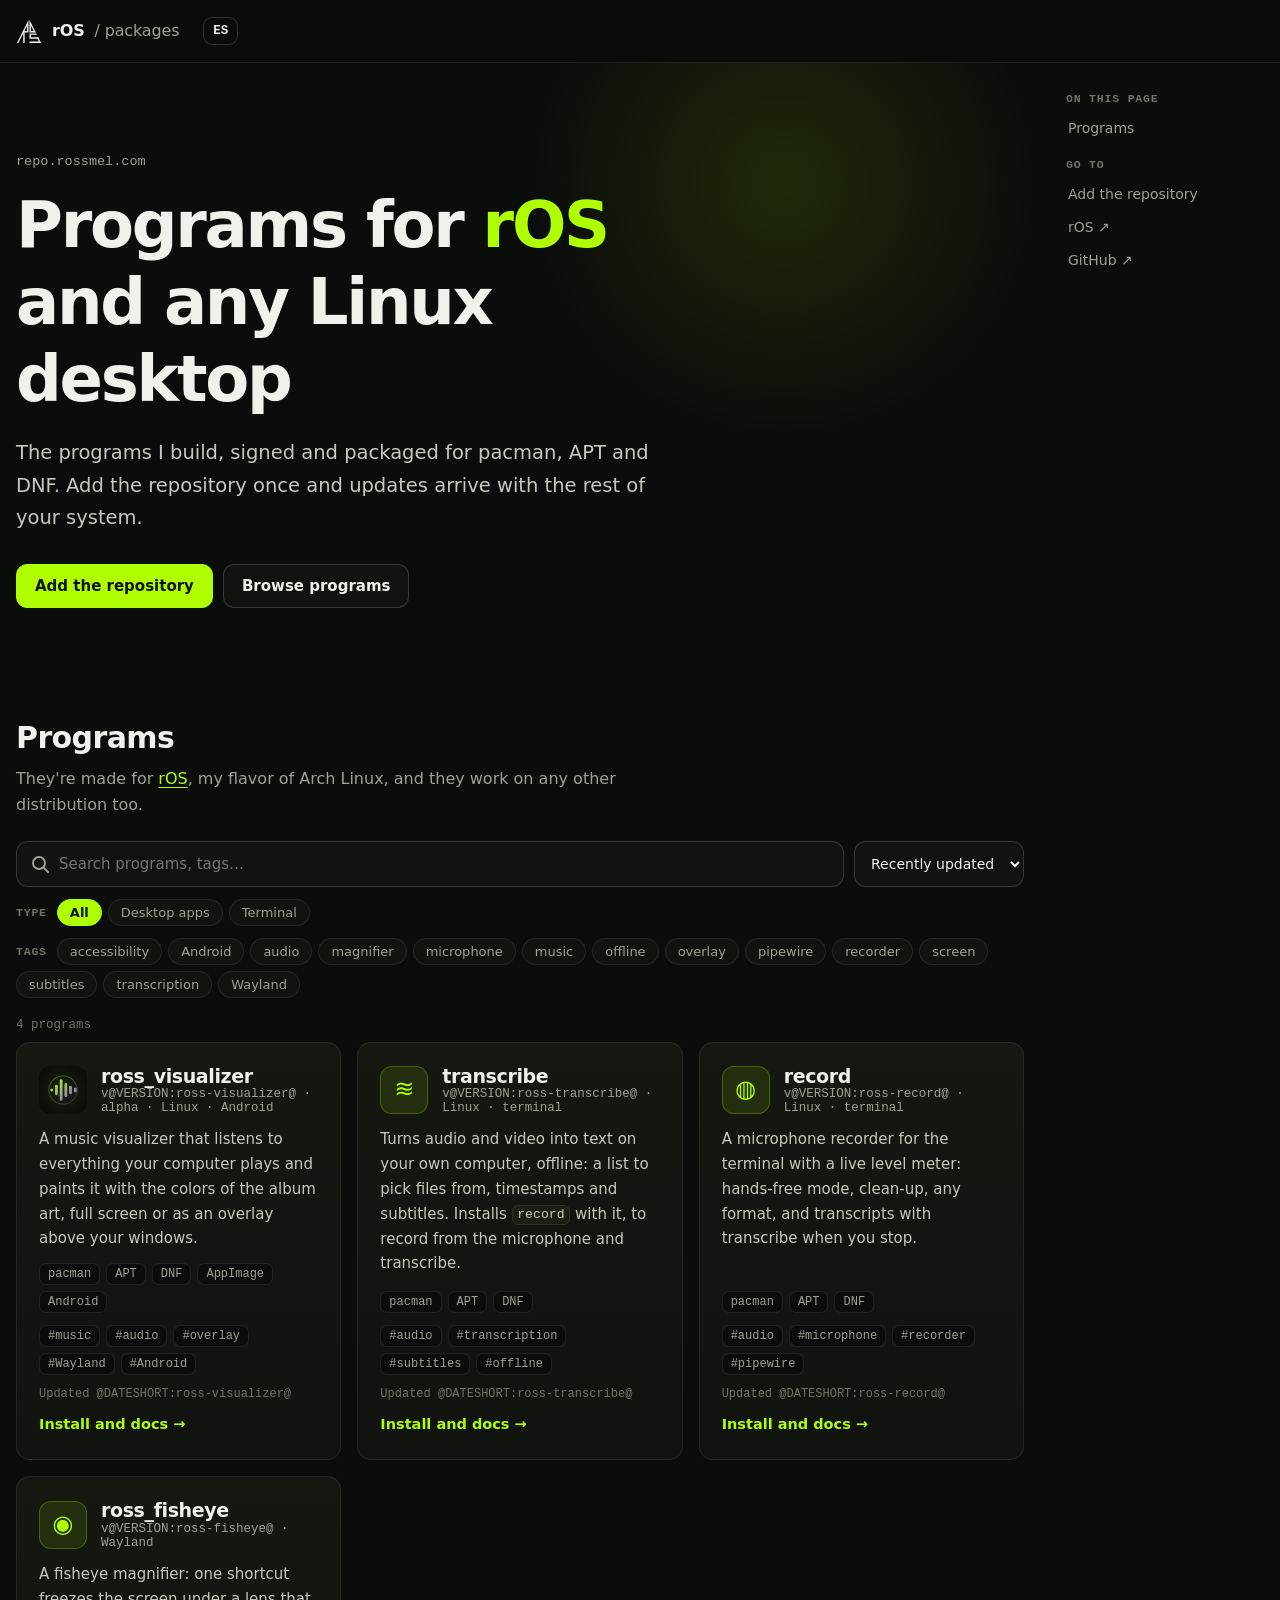
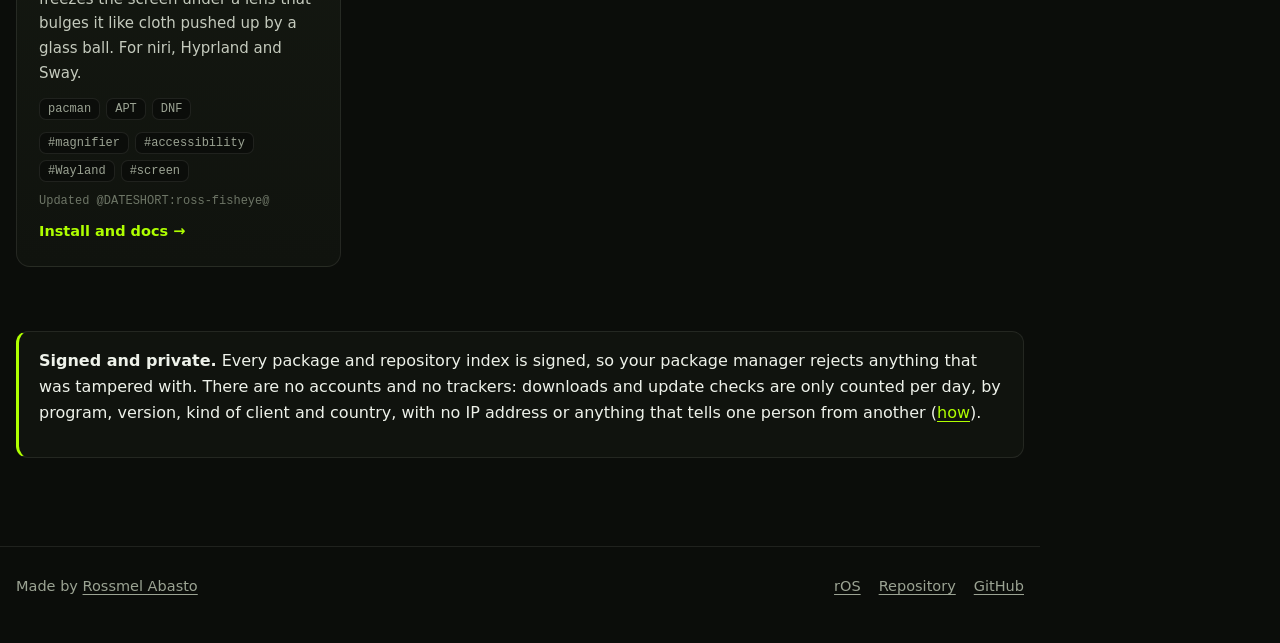
==== commit 25cead2b: "feat: pagina y tarjeta de record (ross_record) y enlace desde transcribe Co-Authored-By: Claude Sonn" ====
--- a/site/index.html
+++ b/site/index.html
@@ -96,14 +96,31 @@
               <div class="meta">v@VERSION:ross-transcribe@ · Linux · <span lang="en">terminal</span><span lang="es">terminal</span></div>
             </div>
           </div>
-          <p lang="en">Turns audio and video into text on your own computer, offline: a list to pick files from, timestamps and subtitles. Comes with <code>record</code>, to record from the microphone and transcribe.</p>
-          <p lang="es">Convierte audio y video en texto en tu propia compu, sin internet: una lista para elegir archivos, tiempos y subtítulos. Viene con <code>record</code>, para grabar del micrófono y transcribir.</p>
+          <p lang="en">Turns audio and video into text on your own computer, offline: a list to pick files from, timestamps and subtitles. Installs <code>record</code> with it, to record from the microphone and transcribe.</p>
+          <p lang="es">Convierte audio y video en texto en tu propia compu, sin internet: una lista para elegir archivos, tiempos y subtítulos. Instala <code>record</code> junto con él, para grabar del micrófono y transcribir.</p>
           <div class="chips"><span class="chip">pacman</span><span class="chip">APT</span><span class="chip">DNF</span></div>
           <div class="card-tags"></div>
           <span class="updated"><span lang="en">Updated</span><span lang="es">Actualizado</span> @DATESHORT:ross-transcribe@</span>
           <span class="more"><span lang="en">Install and docs →</span><span lang="es">Instalación y documentación →</span></span>
         </a>
         <!--/program:ross-transcribe-->
+        <!--program:ross-record-->
+        <a class="card" href="record/" data-title="record" data-kind="terminal" data-tags="audio microphone recorder pipewire" data-updated="@DATE:ross-record@">
+          <div class="card-top">
+            <span class="glyph" aria-hidden="true">◍</span>
+            <div>
+              <h3>record</h3>
+              <div class="meta">v@VERSION:ross-record@ · Linux · <span lang="en">terminal</span><span lang="es">terminal</span></div>
+            </div>
+          </div>
+          <p lang="en">A microphone recorder for the terminal with a live level meter: hands-free mode, clean-up, any format, and transcripts with transcribe when you stop.</p>
+          <p lang="es">Una grabadora de micrófono para la terminal con medidor de nivel en vivo: manos libres, limpieza, cualquier formato y transcripción con transcribe al parar.</p>
+          <div class="chips"><span class="chip">pacman</span><span class="chip">APT</span><span class="chip">DNF</span></div>
+          <div class="card-tags"></div>
+          <span class="updated"><span lang="en">Updated</span><span lang="es">Actualizado</span> @DATESHORT:ross-record@</span>
+          <span class="more"><span lang="en">Install and docs →</span><span lang="es">Instalación y documentación →</span></span>
+        </a>
+        <!--/program:ross-record-->
         <!--program:ross-fisheye-->
         <a class="card" href="fisheye/" data-title="ross_fisheye" data-kind="app" data-tags="magnifier accessibility wayland screen" data-updated="@DATE:ross-fisheye@">
           <div class="card-top">
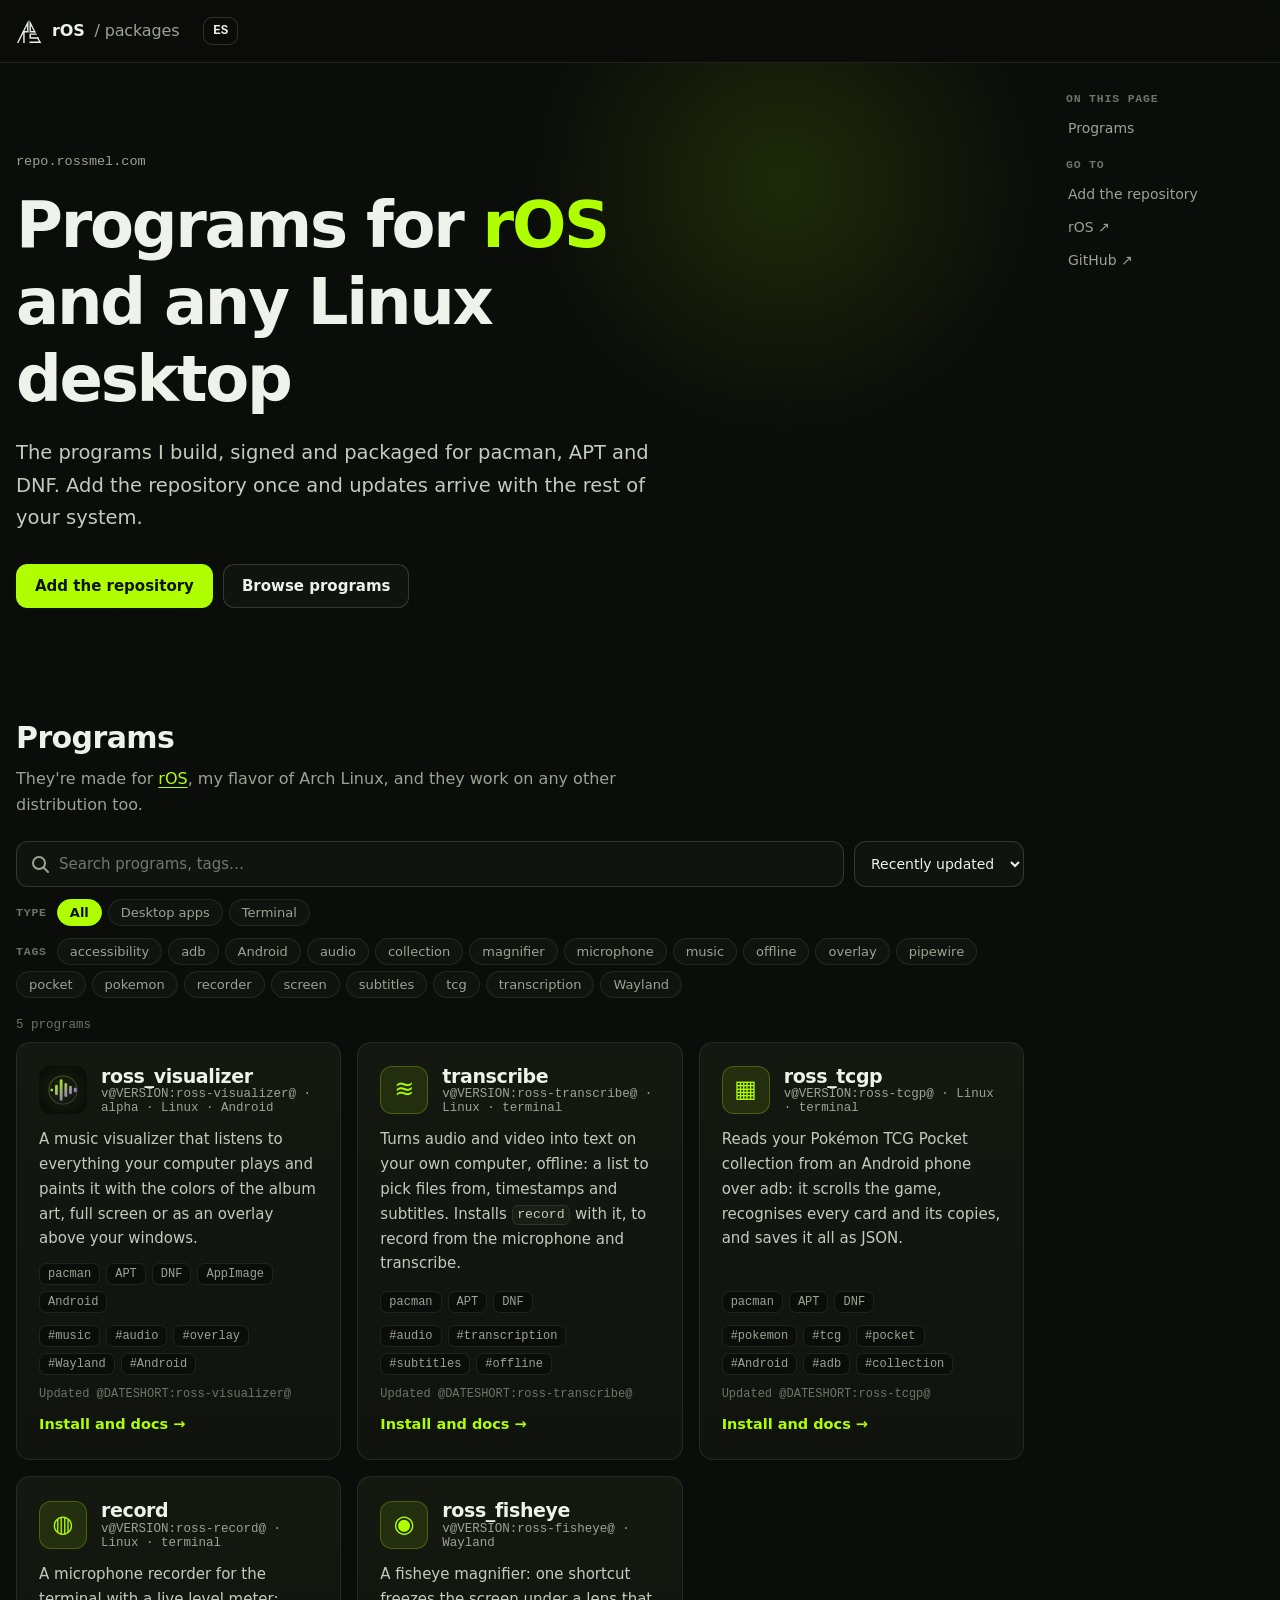
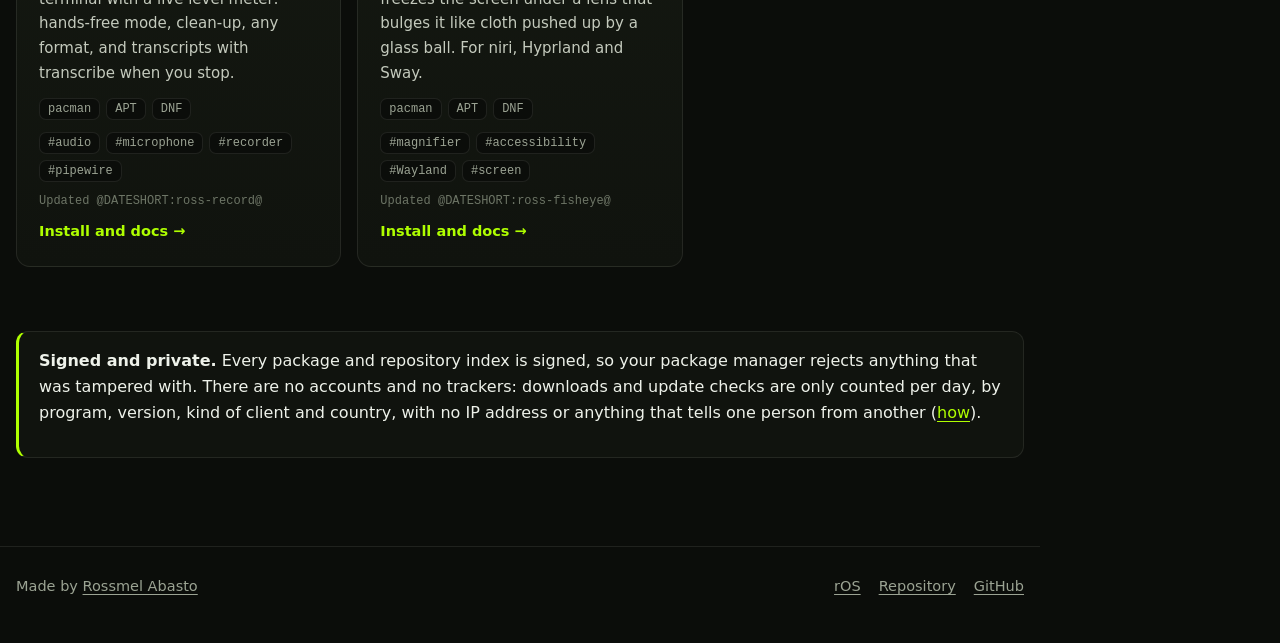
==== commit dac7b341: "feat: ross_tcgp en el catálogo (página /tcgp, tarjeta y programs.json) Co-Authored-By: Claude Sonnet" ====
--- a/site/index.html
+++ b/site/index.html
@@ -138,6 +138,23 @@
           <span class="more"><span lang="en">Install and docs →</span><span lang="es">Instalación y documentación →</span></span>
         </a>
         <!--/program:ross-fisheye-->
+        <!--program:ross-tcgp-->
+        <a class="card" href="tcgp/" data-title="ross_tcgp" data-kind="terminal" data-tags="pokemon tcg pocket android adb collection" data-updated="@DATE:ross-tcgp@">
+          <div class="card-top">
+            <span class="glyph" aria-hidden="true">▦</span>
+            <div>
+              <h3>ross_tcgp</h3>
+              <div class="meta">v@VERSION:ross-tcgp@ · Linux · <span lang="en">terminal</span><span lang="es">terminal</span></div>
+            </div>
+          </div>
+          <p lang="en">Reads your Pokémon TCG Pocket collection from an Android phone over adb: it scrolls the game, recognises every card and its copies, and saves it all as JSON.</p>
+          <p lang="es">Lee tu colección de Pokémon TCG Pocket desde un teléfono Android por adb: recorre el juego, reconoce cada carta y sus copias, y lo guarda todo en JSON.</p>
+          <div class="chips"><span class="chip">pacman</span><span class="chip">APT</span><span class="chip">DNF</span></div>
+          <div class="card-tags"></div>
+          <span class="updated"><span lang="en">Updated</span><span lang="es">Actualizado</span> @DATESHORT:ross-tcgp@</span>
+          <span class="more"><span lang="en">Install and docs →</span><span lang="es">Instalación y documentación →</span></span>
+        </a>
+        <!--/program:ross-tcgp-->
       </div>
       <p class="catalog-empty" hidden><span lang="en">Nothing matches. Try another word or clear the filters.</span><span lang="es">No hay coincidencias. Prueba otra palabra o quita los filtros.</span></p>
     </div>
